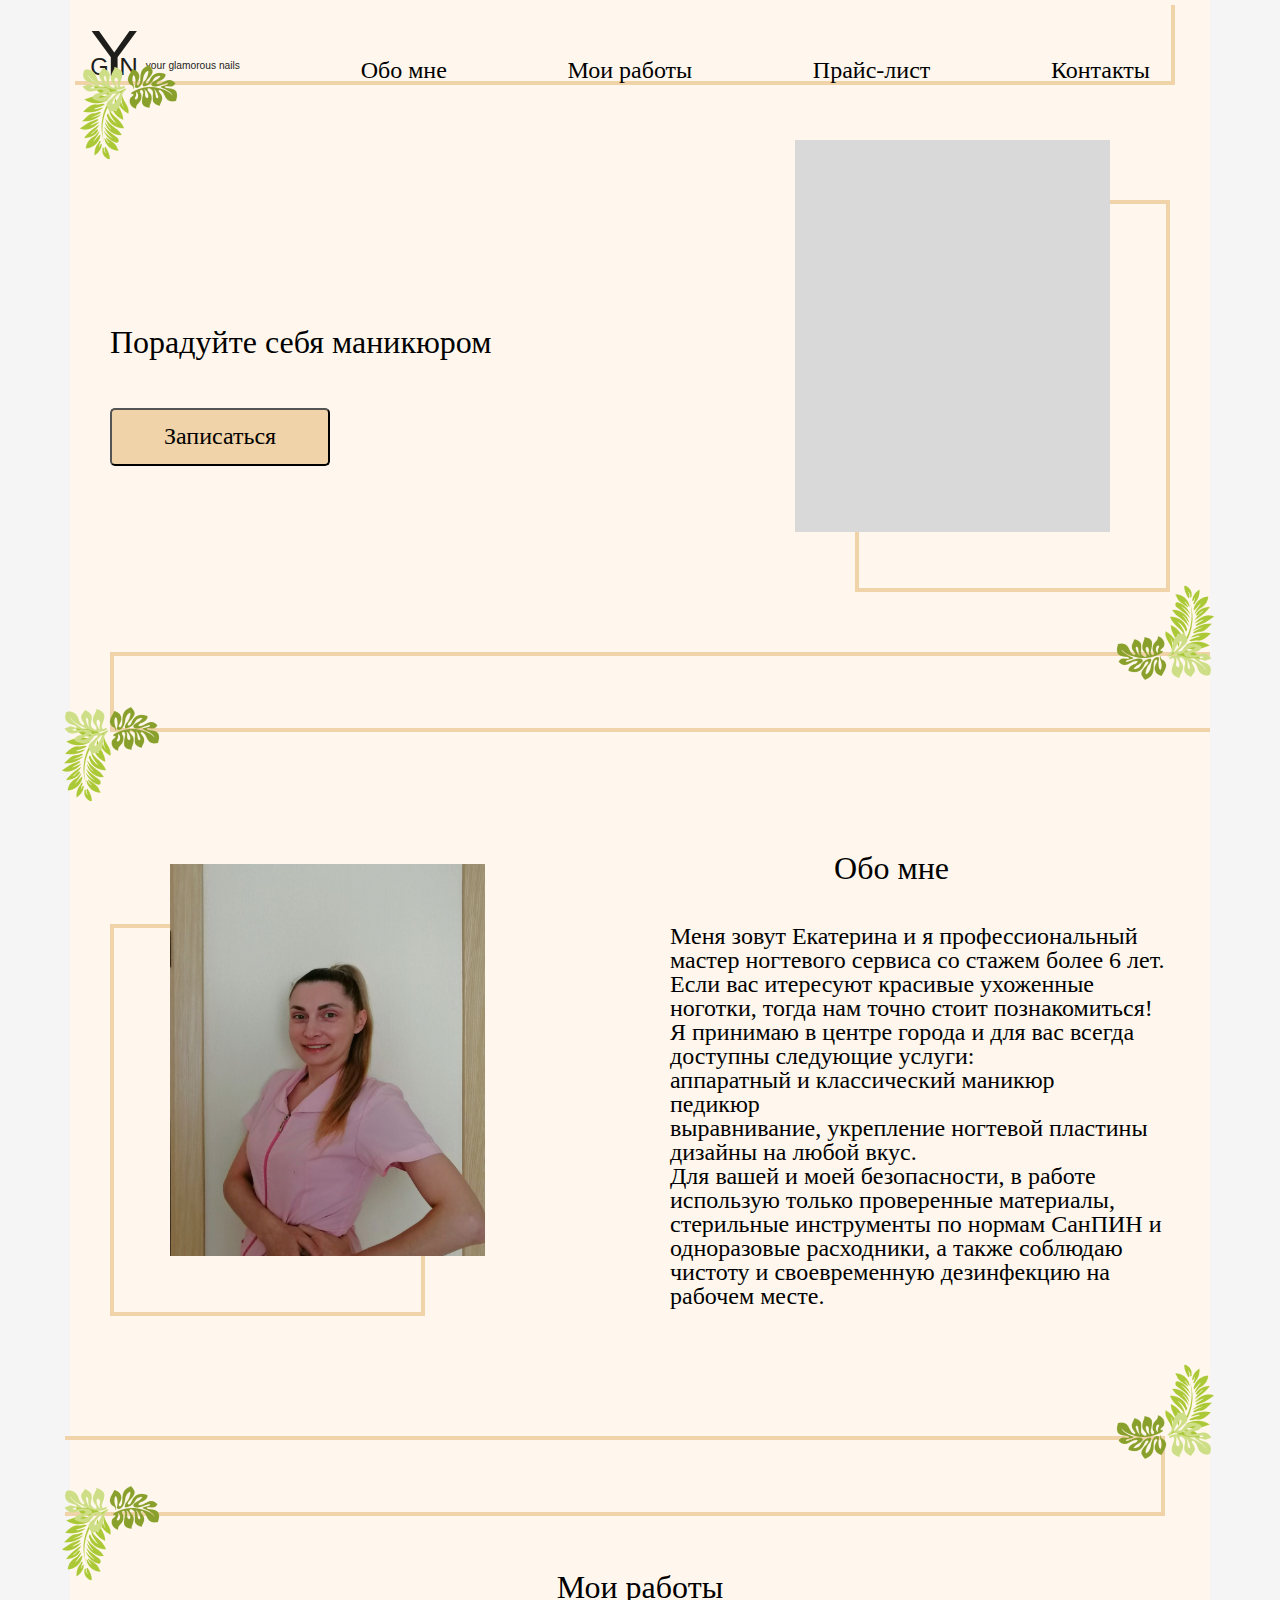
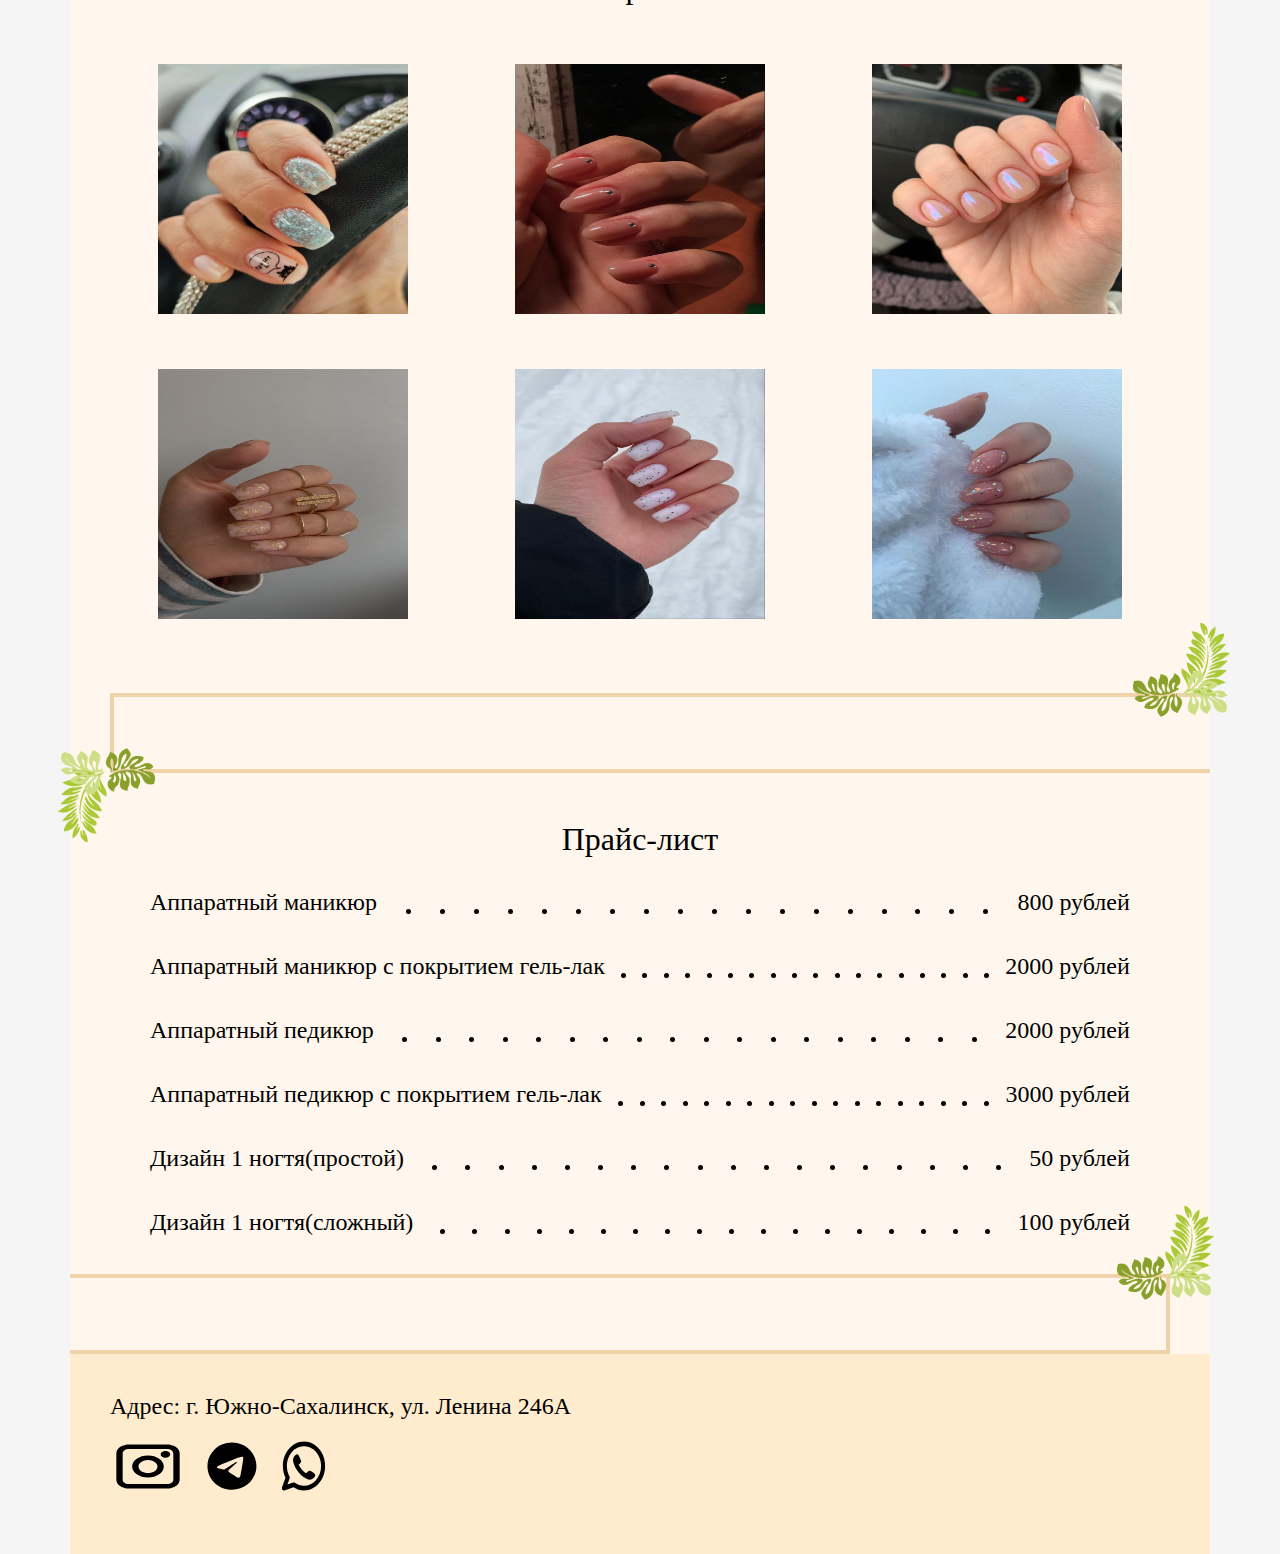
==== index.html @ 347eefbe "modal window was styled" ====
<!DOCTYPE html>
<html lang="ru">

<head>
    <meta charset="UTF-8">
    <meta http-equiv="X-UA-Compatible" content="IE=edge">
    <meta name="viewport" content="width=device-width, initial-scale=1.0">
    <link rel="stylesheet" href="/style/normalize.css">
    <link rel="stylesheet" href="/style/reset.css">
    <link rel="stylesheet" href="/style/style.css">
    <link rel="preconnect" href="https://fonts.googleapis.com">
    <link rel="preconnect" href="https://fonts.gstatic.com" crossorigin>
    <link href="https://fonts.googleapis.com/css2?family=Comforter&family=Pacifico&display=swap" rel="stylesheet">
    <script defer src="/js/script.js"></script>
    <title>маникюр и педикюр</title>
    <meta name="description" content="лучший маникюр и педикюр в Южно-Сахалинске" />
</head>

<body>
    <div class="site-container">
        <header class="header">
            <ul class="navigation-list">
                <li class="navigation-item">
                    <div class="logo">

                    </div>
                </li>
                <li class="navigation-item">
                    <a href="#about" class="navigation-link">Обо мне</a>
                </li>
                <li class="navigation-item">
                    <a href="#examples" class="navigation-link">Мои работы</a>
                </li>
                <li class="navigation-item">
                    <a href="#price" class="navigation-link">Прайс-лист</a>
                </li>
                <li class="navigation-item">
                    <a href="#contact" class="navigation-link">Контакты</a>
                </li>
            </ul>
            <div class="horizontal_header"></div>
            <img src="img/branch.png" alt="" class="branch">
        </header>
        <section class="main">
            <div class="mainbox_rectangle">
                <div class="mainbox">
                    <p class="title">Порадуйте себя маникюром</p>
                    <form enctype="multipart/form-data" method="post" id="form" onsubmit="submitForm(event)"
                        action="/send.php">
                        <button id="openModal" class="button">Записаться</button>
                    </form>
                </div>
                <div class="rectangle_grey"></div>
                <div class="rectangle_clear"></div>
            </div>
            <div class="mainbox_branch">
                <img src="img/branch.png" alt="" class="branch_main_up">
                <div class="horizontal_main"></div>
                <img src="img/branch.png" alt="" class="branch_main_down">
            </div>
        </section>
        <section id="about" class="about">
            <p class="aboutme_title">Обо мне</p>
            <div class="aboutbox">
                <div class="about_rectangle">
                    <div class="rectangle_grey_about">
                        <img class="photo_about" src="/img/photo_about.jpg" alt="фото мастера маникюра">
                    </div>
                    <div class="rectangle_clear"></div>
                </div>

                <div class="about_text">
                    <p class="aboutme_text"> Меня зовут Екатерина и я профессиональный мастер ногтевого сервиса со
                        стажем более 6 лет. Если вас итересуют красивые ухоженные ноготки, тогда нам точно стоит
                        познакомиться!
                        Я принимаю в центре города и для вас всегда доступны следующие услуги: </br>
                        аппаратный и классический маникюр </br>
                        педикюр </br>
                        выравнивание, укрепление ногтевой пластины </br>
                        дизайны на любой вкус. </br>
                        Для вашей и моей безопасности, в работе использую только проверенные материалы, стерильные
                        инструменты по нормам СанПИН и одноразовые расходники, а также соблюдаю чистоту и своевременную
                        дезинфекцию на рабочем месте.</p>
                </div>
            </div>
            <div class="horizontal_branch_about">
                <img src="img/branch.png" alt="" class="branch_about_up">
                <div class="horizontal_about"></div>
                <img src="img/branch.png" alt="" class="branch_about_down">
            </div>
        </section>
        <section id="examples" class="examples">
            <p class="examples_title">Мои работы</p>
            <ul class="gallery">
                <li class="gallery_item">
                    <img class="gallerybox" src="/img/image (1).jpg" alt="">
                </li>
                <li class="gallery_item">
                    <img class="gallerybox" src="/img/image (2).jpg" alt="">
                </li>
                <li class="gallery_item">
                    <img class="gallerybox" src="/img/image (3).jpg" alt="">
                </li>
                <li class="gallery_item">
                    <img class="gallerybox" src="/img/image (4).jpg" alt="">
                </li>
                <li class="gallery_item">
                    <img class="gallerybox" src="/img/image (5).jpg" alt="">
                </li>
                <li class="gallery_item">
                    <img class="gallerybox" src="/img/image (6).jpg" alt="">
                </li>
            </ul>
            <div class="horizontal_branch_examples">
                <img src="img/branch.png" alt="" class="branch_examples_up">
                <div class="horizontal_examples"></div>
                <img src="img/branch.png" alt="" class="branch_examples_down">
            </div>
        </section>
        <section id="price" class="pricelist">
            <p class="pricelist_title">Прайс-лист</p>
            <ul class="pricelist_list">
                <div class="circlebox">
                    <li class="pricelist_item">Аппаратный маникюр</li>
                    <div class="circle"></div>
                    <div class="circle"></div>
                    <div class="circle"></div>
                    <div class="circle"></div>
                    <div class="circle"></div>
                    <div class="circle"></div>
                    <div class="circle"></div>
                    <div class="circle"></div>
                    <div class="circle"></div>
                    <div class="circle"></div>
                    <div class="circle"></div>
                    <div class="circle"></div>
                    <div class="circle"></div>
                    <div class="circle"></div>
                    <div class="circle"></div>
                    <div class="circle"></div>
                    <div class="circle"></div>
                    <div class="circle"></div>
                    <div class="price">800 рублей</div>
                </div>
                <div class="circlebox">
                    <li class="pricelist_item">Аппаратный маникюр с покрытием гель-лак</li>
                    <div class="circle"></div>
                    <div class="circle"></div>
                    <div class="circle"></div>
                    <div class="circle"></div>
                    <div class="circle"></div>
                    <div class="circle"></div>
                    <div class="circle"></div>
                    <div class="circle"></div>
                    <div class="circle"></div>
                    <div class="circle"></div>
                    <div class="circle"></div>
                    <div class="circle"></div>
                    <div class="circle"></div>
                    <div class="circle"></div>
                    <div class="circle"></div>
                    <div class="circle"></div>
                    <div class="circle"></div>
                    <div class="circle"></div>
                    <div class="price">2000 рублей</div>
                </div>
                <div class="circlebox">
                    <li class="pricelist_item">Аппаратный педикюр</li>
                    <div class="circle"></div>
                    <div class="circle"></div>
                    <div class="circle"></div>
                    <div class="circle"></div>
                    <div class="circle"></div>
                    <div class="circle"></div>
                    <div class="circle"></div>
                    <div class="circle"></div>
                    <div class="circle"></div>
                    <div class="circle"></div>
                    <div class="circle"></div>
                    <div class="circle"></div>
                    <div class="circle"></div>
                    <div class="circle"></div>
                    <div class="circle"></div>
                    <div class="circle"></div>
                    <div class="circle"></div>
                    <div class="circle"></div>
                    <div class="price">2000 рублей</div>
                </div>
                <div class="circlebox">
                    <li class="pricelist_item">Аппаратный педикюр с покрытием гель-лак</li>
                    <div class="circle"></div>
                    <div class="circle"></div>
                    <div class="circle"></div>
                    <div class="circle"></div>
                    <div class="circle"></div>
                    <div class="circle"></div>
                    <div class="circle"></div>
                    <div class="circle"></div>
                    <div class="circle"></div>
                    <div class="circle"></div>
                    <div class="circle"></div>
                    <div class="circle"></div>
                    <div class="circle"></div>
                    <div class="circle"></div>
                    <div class="circle"></div>
                    <div class="circle"></div>
                    <div class="circle"></div>
                    <div class="circle"></div>
                    <div class="price">3000 рублей</div>
                </div>
                <div class="circlebox">
                    <li class="pricelist_item">Дизайн 1 ногтя(простой)</li>
                    <div class="circle"></div>
                    <div class="circle"></div>
                    <div class="circle"></div>
                    <div class="circle"></div>
                    <div class="circle"></div>
                    <div class="circle"></div>
                    <div class="circle"></div>
                    <div class="circle"></div>
                    <div class="circle"></div>
                    <div class="circle"></div>
                    <div class="circle"></div>
                    <div class="circle"></div>
                    <div class="circle"></div>
                    <div class="circle"></div>
                    <div class="circle"></div>
                    <div class="circle"></div>
                    <div class="circle"></div>
                    <div class="circle"></div>
                    <div class="price">50 рублей</div>
                </div>
                <div class="circlebox">
                    <li class="pricelist_item">Дизайн 1 ногтя(сложный)</li>
                    <div class="circle"></div>
                    <div class="circle"></div>
                    <div class="circle"></div>
                    <div class="circle"></div>
                    <div class="circle"></div>
                    <div class="circle"></div>
                    <div class="circle"></div>
                    <div class="circle"></div>
                    <div class="circle"></div>
                    <div class="circle"></div>
                    <div class="circle"></div>
                    <div class="circle"></div>
                    <div class="circle"></div>
                    <div class="circle"></div>
                    <div class="circle"></div>
                    <div class="circle"></div>
                    <div class="circle"></div>
                    <div class="circle"></div>
                    <div class="price">100 рублей</div>
                </div>
            </ul>
            <div class="horizontal_branch_price">
                <img src="img/branch.png" alt="" class="branch_price_up">
                <div class="horizontal_price"></div>
            </div>
        </section>
        <footer id="contact" class="footer">
            <p class="address">Адрес: г. Южно-Сахалинск, ул. Ленина 246А</p>
            <ul class="socialmedia">
                <li class="social_item">
                    <a href="#" class="instagram">
                        <svg width="76" height="57" viewBox="0 0 82 57" fill="none" xmlns="http://www.w3.org/2000/svg">
                            <path fill-rule="evenodd" clip-rule="evenodd"
                                d="M6.83334 14.25C6.83334 9.00329 12.9521 4.75 20.5 4.75H61.5C69.0478 4.75 75.1667 9.00329 75.1667 14.25V42.75C75.1667 47.9966 69.0478 52.25 61.5 52.25H20.5C12.9521 52.25 6.83334 47.9966 6.83334 42.75V14.25ZM20.5 9.5C16.7261 9.5 13.6667 11.6266 13.6667 14.25V42.75C13.6667 45.3734 16.7261 47.5 20.5 47.5H61.5C65.274 47.5 68.3333 45.3734 68.3333 42.75V14.25C68.3333 11.6266 65.274 9.5 61.5 9.5H20.5ZM41 21.375C35.3389 21.375 30.75 24.5649 30.75 28.5C30.75 32.4351 35.3389 35.625 41 35.625C46.6611 35.625 51.25 32.4351 51.25 28.5C51.25 24.5649 46.6611 21.375 41 21.375ZM23.9167 28.5C23.9167 21.9416 31.5651 16.625 41 16.625C50.4348 16.625 58.0833 21.9416 58.0833 28.5C58.0833 35.0583 50.4348 40.375 41 40.375C31.5651 40.375 23.9167 35.0583 23.9167 28.5ZM59.7917 19C62.622 19 64.9167 17.405 64.9167 15.4375C64.9167 13.47 62.622 11.875 59.7917 11.875C56.9613 11.875 54.6667 13.47 54.6667 15.4375C54.6667 17.405 56.9613 19 59.7917 19Z"
                                fill="black" />
                        </svg>


                    </a>
                </li>
                <li class="social_item">
                    <a href="#" class="telegram">
                        <svg width="52" height="56" viewBox="0 0 54 52" fill="none" xmlns="http://www.w3.org/2000/svg">
                            <path
                                d="M37.3309 16.3149C37.341 16.3149 37.3545 16.3149 37.368 16.3149C37.7207 16.3149 38.0481 16.4205 38.3164 16.6025L38.3113 16.5993C38.5071 16.7634 38.6387 16.9942 38.6708 17.2542V17.259C38.7045 17.4573 38.7231 17.6848 38.7231 17.9172C38.7231 18.0228 38.7197 18.1268 38.7113 18.2308V18.2162C38.3316 22.0658 36.6846 31.4014 35.8476 35.7109C35.4932 37.5358 34.7963 38.1468 34.1213 38.2053C32.6548 38.3369 31.5411 37.2725 30.1202 36.3755C27.8961 34.9699 26.6389 34.0957 24.4806 32.7258C21.9848 31.1447 23.6031 30.272 25.0239 28.8518C25.3969 28.478 31.8617 22.8149 31.9883 22.3014C31.995 22.2705 31.9984 22.2364 31.9984 22.2007C31.9984 22.0739 31.9494 21.9585 31.8701 21.8708C31.7824 21.8155 31.6727 21.7847 31.5579 21.7847C31.482 21.7847 31.4094 21.7993 31.3419 21.8237L31.3453 21.822C31.1226 21.8708 27.5698 24.1317 20.6871 28.6048C19.9361 29.1752 18.9878 29.5359 17.955 29.5782H17.9449C16.4818 29.4075 15.1538 29.0939 13.8932 28.647L14.0181 28.686C12.4352 28.1888 11.178 27.9272 11.286 27.0854C11.3434 26.6477 11.97 26.1998 13.1659 25.7415C20.5324 22.6508 25.4447 20.6136 27.9028 19.6299C30.6146 18.2438 33.7584 17.103 37.0643 16.3637L37.3292 16.3133L37.3309 16.3149ZM26.8819 1.66553C12.8723 1.69803 1.52719 12.6424 1.52719 26.138C1.52719 39.6532 12.9043 50.6105 26.9409 50.6105C40.9776 50.6105 52.3547 39.6548 52.3547 26.138C52.3547 12.6424 41.0096 1.69803 27.0034 1.66553H27C26.9606 1.66553 26.9213 1.66553 26.8819 1.66553Z"
                                fill="black" />
                        </svg>


                    </a>
                </li>
                <li class="social_item">
                    <a href="#" class="whatsapp">
                        <svg width="52" height="56" viewBox="0 0 50 58" fill="none" xmlns="http://www.w3.org/2000/svg">
                            <path fill-rule="evenodd" clip-rule="evenodd"
                                d="M7.29171 29C7.29171 17.6552 15.22 8.45833 25 8.45833C34.78 8.45833 42.7083 17.6552 42.7083 29C42.7083 40.3448 34.78 49.5417 25 49.5417C21.5162 49.5417 18.2735 48.3773 15.5375 46.3664C15.0283 45.9923 14.4043 45.8923 13.8267 46.0921L7.82852 48.1688L10.0869 42.0386C10.3539 41.3141 10.2996 40.4842 9.94139 39.8148C8.26187 36.6753 7.29171 32.9728 7.29171 29ZM25 3.625C12.9188 3.625 3.12504 14.9858 3.12504 29C3.12504 33.4421 4.11075 37.6234 5.84302 41.259L2.25098 51.0086C1.93343 51.8706 2.07419 52.8677 2.61212 53.5671C3.15006 54.2667 3.98816 54.5422 4.76248 54.274L14.1363 51.0291C17.3384 53.1582 21.0494 54.375 25 54.375C37.0812 54.375 46.875 43.0143 46.875 29C46.875 14.9858 37.0812 3.625 25 3.625ZM29.776 34.2741L27.0381 36.5112C25.7558 35.664 24.3381 34.4812 22.916 32.8316C21.4377 31.1168 20.3417 29.3463 19.5336 27.7223L21.2735 26.0091C22.0202 25.274 22.2246 24.0345 21.7646 23.0315L19.5476 18.1982C19.249 17.5473 18.7107 17.0902 18.0857 16.9566C17.4607 16.8231 16.8173 17.0278 16.3385 17.5126L15.6812 18.178C14.1005 19.7783 13.1656 22.4081 13.9404 25.0707C14.7437 27.8311 16.458 32.1755 19.9698 36.2493C23.7481 40.6321 27.586 42.3581 29.8304 43.0285C31.6387 43.5684 33.35 42.8446 34.5558 41.7049L35.7881 40.5401C36.3152 40.042 36.5996 39.2766 36.55 38.49C36.5002 37.7034 36.1227 36.9943 35.5385 36.5905L32.0421 34.1738C31.3358 33.6859 30.4483 33.7251 29.776 34.2741Z"
                                fill="black" />
                        </svg>
                    </a>
                </li>
            </ul>
        </footer>
    </div>

    <div class="modal-container ">
        <div id="myModal" class="modal">
            <section class="modal-content">
                <span class="close">&times;</span>
                <h2 class="appointment-title">Записаться</h2>
                <p class="appointment-info">Укажите желаемую дату и время, и мы свяжемся с вами для подтверждения брони.
                </p>
                <form class="appointment-form" action="send.php" method="post">
                    <p class="field-group appointment-form-date">

                        <label class="form-label" for="appointment-date">
                            Дата</label>


                        <input class="field" type="text" id="appointment-date" name="appointment-date"
                            placeholder="01.01.2023">
                    </p>
                    <p class="field-group appointment-form-time">

                        <label class="form-label" for="appointment-time">
                            Время</label>


                        <input class="field" type="text" id="appointment-time" name="appointment-time"
                            placeholder="10:00">
                    </p>
                    <p class="field-group appointment-form-phone">
                        <label class="form-label" for="appointment-phone">
                            Телефон
                        </label>
                        <input class="field" type="text" id="appointment-phone" name="appointment-phone"
                            placeholder="+7 800 000-00-00">
                    </p>
                    <p class="field-group appointment-form-name">
                        <label class="form-label" for="appointment-name">
                            Ваше имя
                        </label>
                        <input class="field" type="text" id="appointment-name" name="appointment-name">
                    </p>
                    <button class="button appointment-submit" type="submit">Записаться</button>
                </form>
            </section>
        </div>
    </div>

    <script>
        async function submitForm(event) {
            event.preventDefault(); // отключаем перезагрузку/перенаправление страницы
            try {
                // Формируем запрос
                const response = await fetch(event.target.action, {
                    method: 'POST',
                    body: new FormData(event.target)
                });
                // проверяем, что ответ есть
                if (!response.ok) throw (`Ошибка при обращении к серверу: ${response.status}`);
                // проверяем, что ответ действительно JSON
                const contentType = response.headers.get('content-type');
                if (!contentType || !contentType.includes('application/json')) {
                    throw ('Ошибка обработки. Ответ не JSON');
                }
                // обрабатываем запрос
                const json = await response.json();
                if (json.result === "success") {
                    // в случае успеха
                    alert(json.info);
                } else {
                    // в случае ошибки
                    console.log(json);
                    throw (json.info);
                }
            } catch (error) { // обработка ошибки
                alert(error);
            }
        }
    </script>
</body>

</html>
---- style/style.css ----
* {
    box-sizing: border-box;
}
@font-face {
    font-family: "Pacifico";
    src: url("/fonts/Pacifico-Regular.ttf") format(ttf);
    font-weight: 400;
    font-style: normal;
    font-display: swap;
  }
@font-face {
    font-family: "Roboto";
    src: url("/fonts/Roboto-Regular.ttf") format(ttf);
    font-weight: 400;
    font-style: normal;
    font-display: swap;
  }
@font-face {
    font-family: "Comforter";
    src: url("/fonts/Comforter-Regular.ttf") format(ttf);
    font-weight: 400;
    font-style: normal;
    font-display: swap;
  }
html {
    height: 100%;
}
body {
    min-height: 100%;
    font-family: "Roboto";
    font-weight: 400;
    font-style: normal;
    font-size: 24px;
    background-color: #f5f5f5;
}
.site-container {
    margin: 0 auto;
    padding: 0;
    flex-grow: 1;
    width: 1140px;
    background-color:#FFF7ED;
}
/* header*/
.header {
    width: 1100px;  
    height: 170px;
    position: relative; 
    padding-bottom: 200px; 
    z-index: 1;
}
.navigation-list {
    display: flex;
    justify-content: space-between;
    align-items: center;
    padding: 0;
}
.navigation-item {
    padding: 20px;
    list-style: none;
}
.navigation-link {
    text-decoration: none;
    color: #000000;
    cursor: pointer;
}
.navigation-link:hover,
.navigation-link:active {
    color: rgb(114, 172, 28);
}
.navigation-link:focus { 
    color: #c98f39;
}
.a[href^="tel:"] {
    font-size: 16px;
    line-height: 32px;
    text-decoration: none;
    color: #000000;
}
.a[href^="tel:"]:before {
    content: "\260e";
    margin-right: 0.5em;
}
.logo {
    /* font-family: "Comforter"; 
    font-weight: 500;
    font-size: 32px; */
    width: 150px;
    height: 100px; 
    padding-left: 20px;
    background-image: url("/img/gyn3.svg");
    background-repeat: no-repeat;
}
.horizontal_header {
    position: absolute;
    top: 5px;
    left: 5px;
    width: 1100px;
    height: 80px;
    border: solid 4px #F0D3A8;
    border-top: none;
    border-left: none;
    z-index: -1; 
}
.branch {
    position: absolute;
    top: 42px;
    left: -10px;
    z-index: 1;
}
/*main*/
.main {
    padding: 0 40px 80px 40px;
}
.mainbox_rectangle {
    position: relative;
    display: flex;
   justify-content: space-between;
   padding-bottom: 60px;
}
.mainbox {
    display: flex;
    flex-direction: column;
    justify-content: center;
}
.title {
    font-family: "Roboto";
    font-weight: 400;
    font-style: normal;
    font-size: 32px;
    color: #000000;
    margin-bottom: 50px;
}
.button {
    width: 220px;
    height: 58px;
    border-radius: 5px;
    background-color: #F0D3A8;
    cursor: pointer;
}
.rectangle_grey {
    position: absolute;
    top: -60px;
    right: 60px;
    width: 315px;
    height: 392px;
    background-color: #D9D9D9;
    z-index: 1;
}
.rectangle_clear {
    width: 315px;
    height: 392px;
    border: solid 4px #F0D3A8;
}
.mainbox_branch {
    position: relative;
}
.horizontal_main {
    width: 1100px;
    height: 80px;
    border: solid 4px #F0D3A8;
    border-right: none;
}
.branch_main_up {
    position: absolute;
    top: -73px;
    right: -64px; 
    transform: rotate(180deg);
    z-index: 1;
}
.branch_main_down {
    position: absolute;
    top: 32px;
    left: -68px;
    z-index: 1;
}
/* about*/
.about {
    padding: 40px 40px 100px 40px;
}
.aboutbox {
    display: flex;
    justify-content: space-between;
    padding-bottom: 115px;
}
.about_rectangle {
    position: relative;
}
.rectangle_grey_about {
    position: absolute;
    top: -60px;
    left: 60px;
    width: 315px;
    height: 392px;
    background-color: #D9D9D9;
    z-index: 1;
}
.photo_about {
    position: absolute;
    top: 0;
    left: 0;
    width: 315px;
    height: 392px;
    z-index: 1;
}
.about_text {
    display: flex;
    flex-direction: column;
    align-items: center;
}
.aboutme_title {
    display: flex;
    justify-content: flex-end;
    padding-right: 221px;
    font-size: 32px;
    padding-bottom: 40px;
}
.aboutme_text {
    width: 500px;
    height: 200px;
}
.horizontal_branch_about {
    position: relative;
}
.branch_about_up {
    position: absolute;
    top: -73px;
    right: -64px; 
    transform: rotate(180deg);
    z-index: 1;
}
.horizontal_about {
    position: absolute;
    top: 5px;
    right: 5px;
    width: 1100px;
    height: 80px;
    border: solid 4px #F0D3A8;
    border-left: none;
}
.branch_about_down {
    position: absolute;
    top: 32px;
    left: -68px;
    z-index: 1;
}
/*examples*/
.examples {
    padding-bottom: 50px;
}
.examples_title {
    display: flex;
    justify-content: center;
    font-size: 32px;
    padding: 40px;
}
.gallery {
    min-height: 650px;
    max-width: 1140px;
    display: grid;
    grid-template-columns: repeat(3, 2fr);
    grid-column-gap: 10px;
    grid-row-gap: 10px;
    padding: 0 40px 50px 40px;
    justify-items: center;
    align-items: center;
}
.gallerybox {
    width: 250px;
    height: 250px;
}
.horizontal_branch_examples {
    position: relative;
}
.branch_examples_up {
    position: absolute;
    top: -77px;
    right: -40px; 
    transform: rotate(180deg);
    z-index: 1;
}
.horizontal_examples {
    width: 1100px;
    height: 80px;
    border: solid 4px #F0D3A8;
    border-right: none;
    margin-left: 40px;
}
.branch_examples_down {
    position: absolute;
    top: 32px;
    left: -32px;
    z-index: 1;
}
/*pricelist*/
.pricelist_title {
    display: flex;
    justify-content: center;
    font-size: 32px;
    padding-bottom: 35px;
}
.pricelist_list {
    padding: 0 80px 0 80px;
}
.circle {
    width: 5px;
    height: 5px;
    background: #000000;
    border-radius: 50%;
}
.circlebox {
    display: flex;
    justify-content: space-between;
    align-items: flex-end;
    padding-bottom: 40px;
}
.horizontal_branch_price {
    position: relative;
}
.branch_price_up {
    position: absolute;
    top: -75px;
    right: -24px; 
    transform: rotate(180deg);
    z-index: 1;
}
.horizontal_price {
    width: 1100px;
    height: 80px;
    border: solid 4px #F0D3A8;
    border-left: none;
}
.footer {
    height: 200px;
    background: #FFECCF;
    padding: 40px;
}
.address {
    padding-bottom: 20px;
}
.socialmedia {
    display: flex;
}
.instagram {
    padding-right: 20px;
}
.telegram {
    padding-right: 20px;
}
/*модальное окно*/ 
.modal {
    display: none;
    position: fixed;
    z-index: 1;
    left: 0;
    top: 0;
    width: 100%;
    height: 100%;
    overflow: auto;
    background-color: rgba(0, 0, 0, 0.8);
  }
 
.modal-content {
    height: 480px;
    width: 700px;   
    margin: 15% auto;
    padding: 20px;
    border-radius: 30px;
    border: 1px solid #888;
    background-color: #FFF7ED;
  }
  
.close {
    color: #aaa;
    float: right;
    font-size: 28px;
    font-weight: bold;
    cursor: pointer;
}
  
.close:hover,
.close:focus {
    color: black;
    text-decoration: none;
    cursor: pointer;
}

.appointment-title {
    margin-top: 0;
    margin-bottom: 28px;
    font-family: "PT Sans Narrow", sans-serif;
    font-size: 32px;
    line-height: 35px;
    font-weight: 700;
    text-transform: uppercase;
  }
  
.appointment-form {
    display: grid;
    grid-template-columns: 114px 74px 208px;
    grid-gap: 53px 69px;
}
  
.appointment .field-group,
.newsletter .field-group {
    display: flex;
    flex-direction: column;
    margin: 0;
}
  
.appointment-form-name {
    grid-column: 1 / -1;
}
  
.appointment-submit {
    grid-column: 1 / -1;
    justify-self: start;
    margin-top: 9px;
}
  
  /* List */
.appointment-info {
    color: #595959;
    margin-bottom: 20px;
}
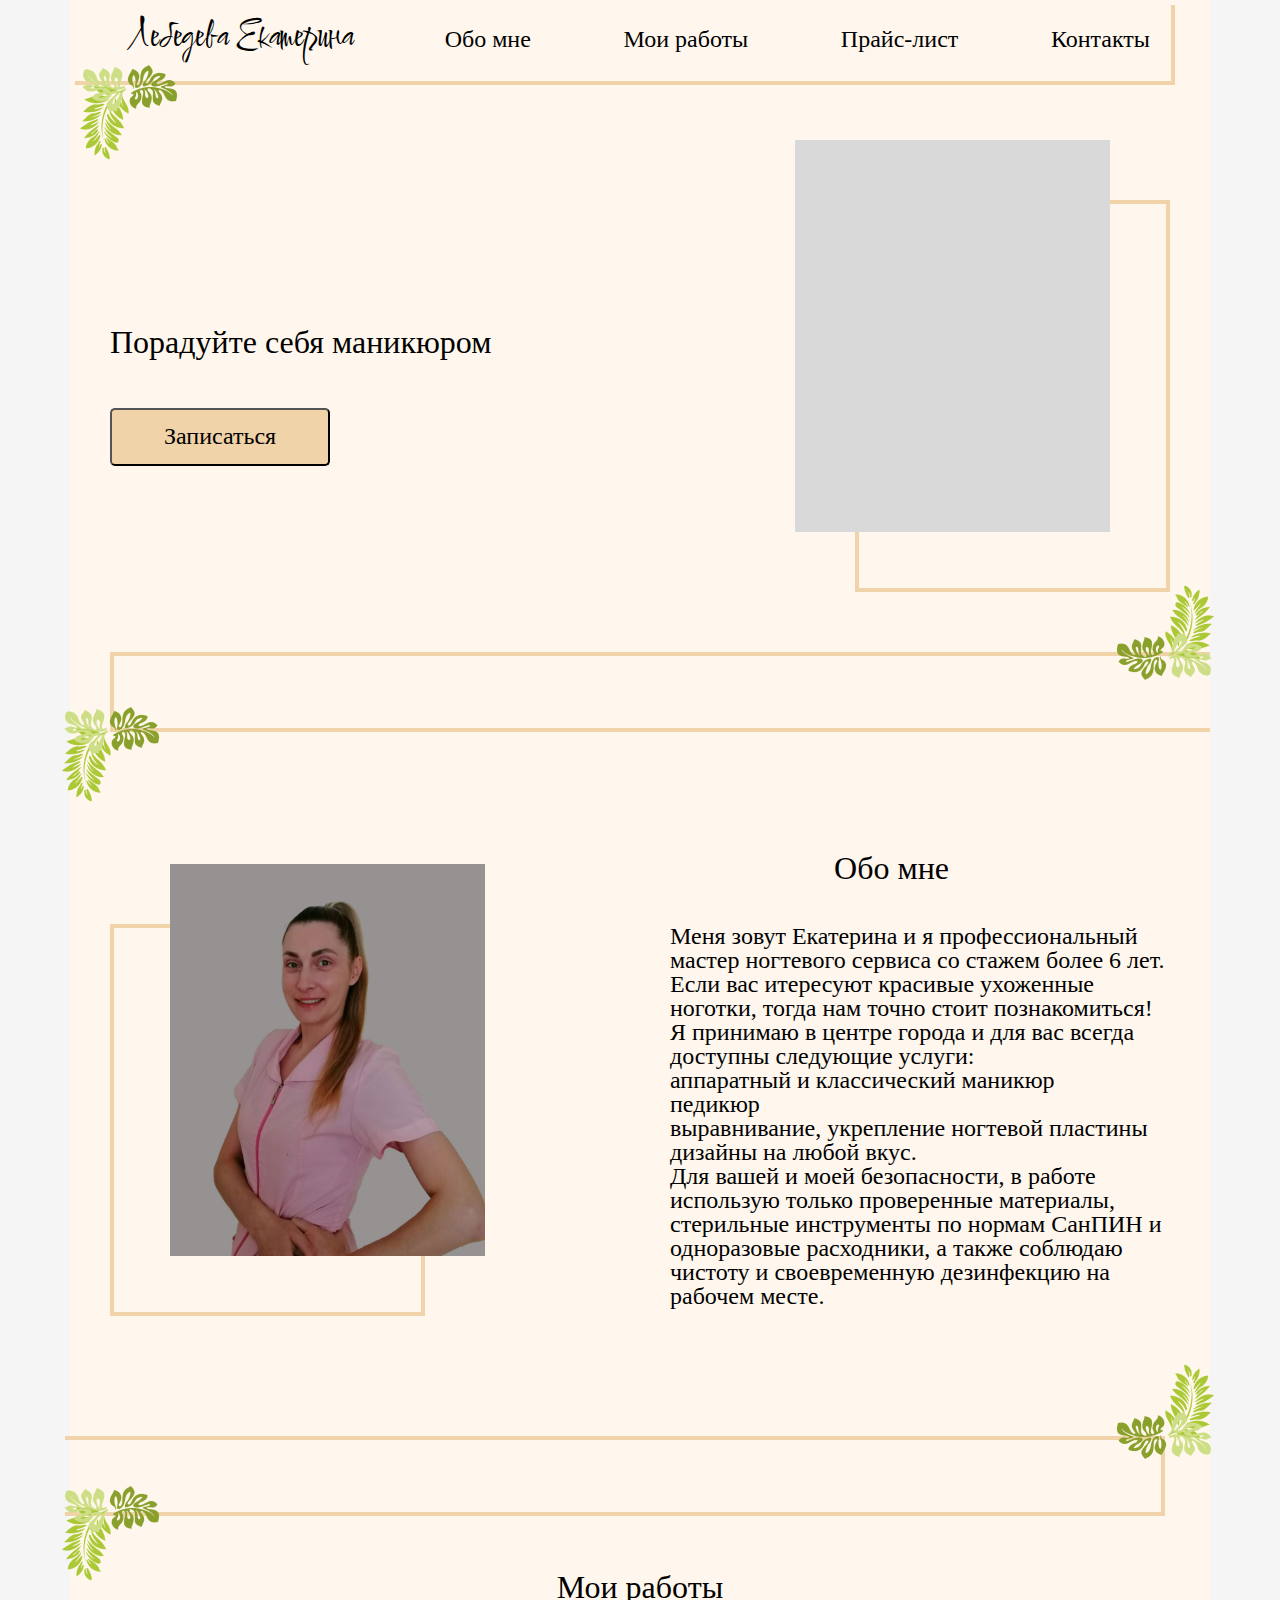
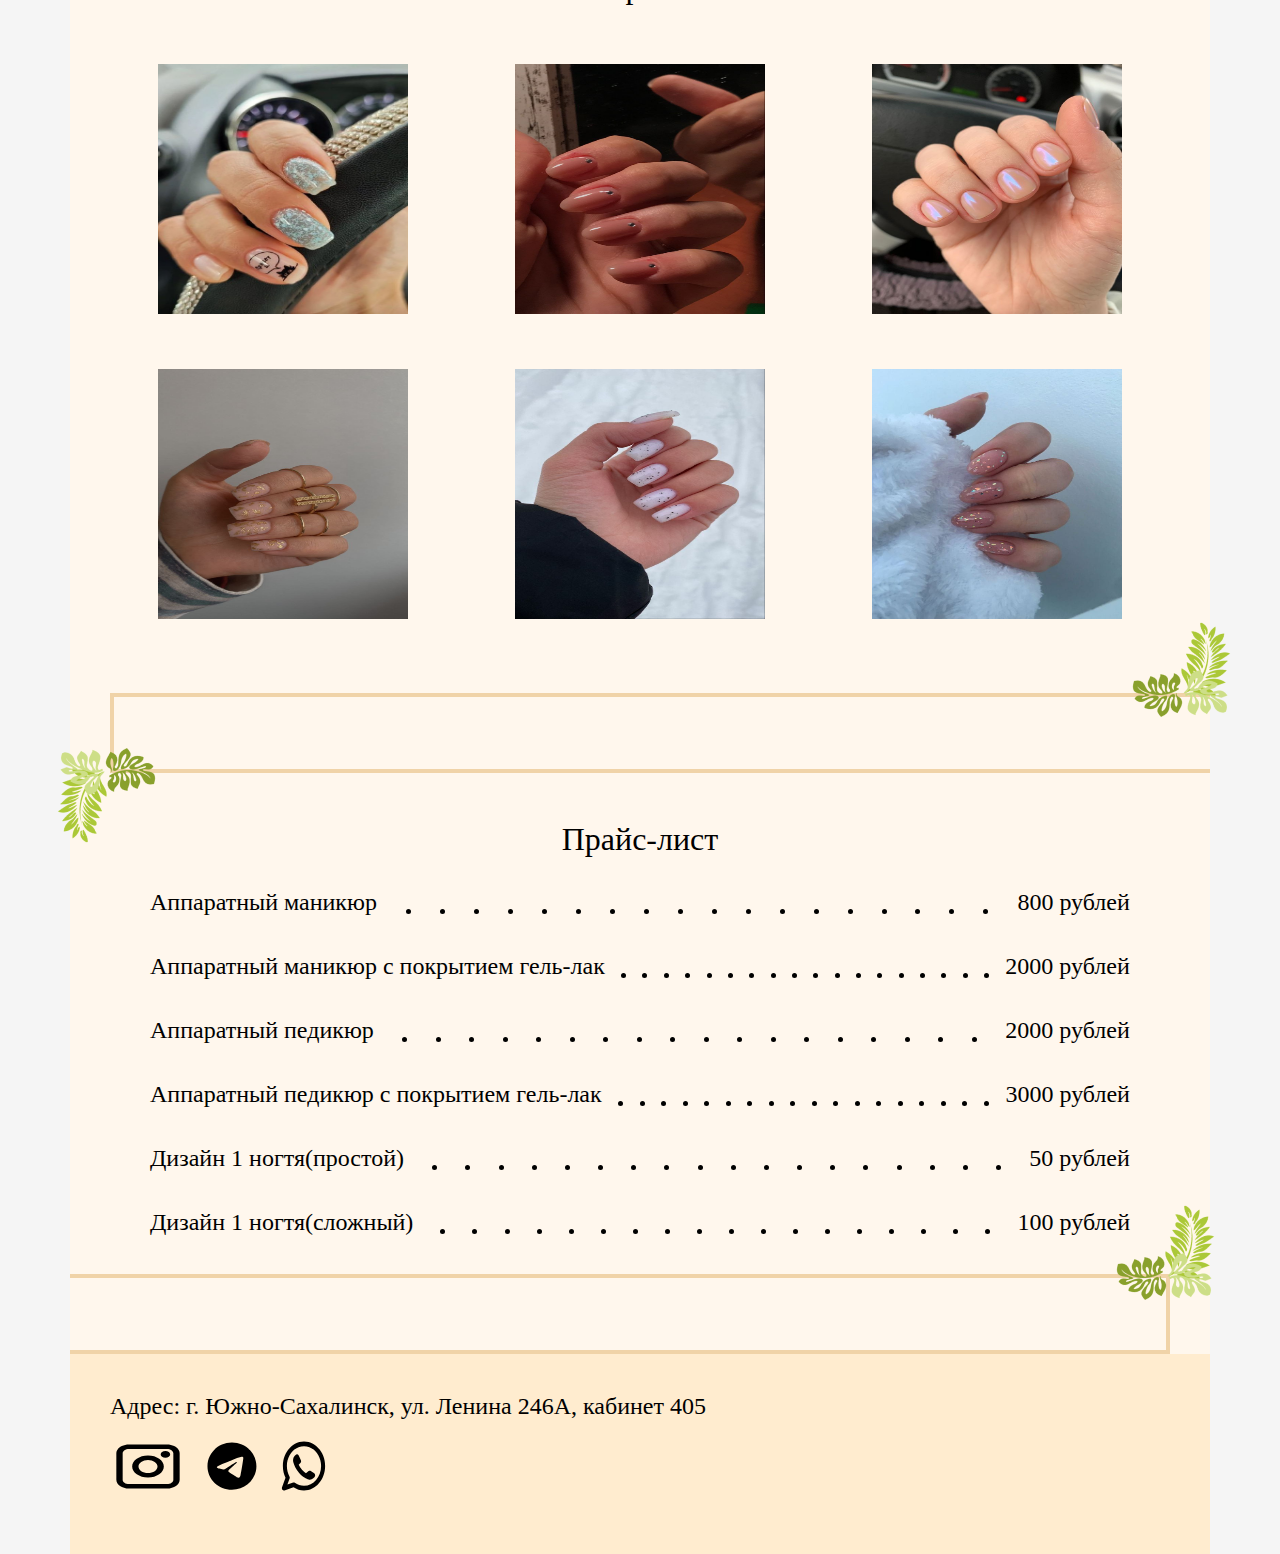
==== commit 55a52320: "changed photo main hero" ====
--- a/index.html
+++ b/index.html
@@ -21,9 +21,7 @@
         <header class="header">
             <ul class="navigation-list">
                 <li class="navigation-item">
-                    <div class="logo">
-
-                    </div>
+                    <div class="logo">Лебедева Екатерина</div>
                 </li>
                 <li class="navigation-item">
                     <a href="#about" class="navigation-link">Обо мне</a>
@@ -64,7 +62,7 @@
             <div class="aboutbox">
                 <div class="about_rectangle">
                     <div class="rectangle_grey_about">
-                        <img class="photo_about" src="/img/photo_about.jpg" alt="фото мастера маникюра">
+                        <img class="photo_about" src="/img/photo_grey.jpg" alt="фото мастера маникюра">
                     </div>
                     <div class="rectangle_clear"></div>
                 </div>
@@ -259,7 +257,7 @@
             </div>
         </section>
         <footer id="contact" class="footer">
-            <p class="address">Адрес: г. Южно-Сахалинск, ул. Ленина 246А</p>
+            <p class="address">Адрес: г. Южно-Сахалинск, ул. Ленина 246А, кабинет 405</p>
             <ul class="socialmedia">
                 <li class="social_item">
                     <a href="#" class="instagram">
@@ -340,38 +338,6 @@
             </section>
         </div>
     </div>
-
-    <script>
-        async function submitForm(event) {
-            event.preventDefault(); // отключаем перезагрузку/перенаправление страницы
-            try {
-                // Формируем запрос
-                const response = await fetch(event.target.action, {
-                    method: 'POST',
-                    body: new FormData(event.target)
-                });
-                // проверяем, что ответ есть
-                if (!response.ok) throw (`Ошибка при обращении к серверу: ${response.status}`);
-                // проверяем, что ответ действительно JSON
-                const contentType = response.headers.get('content-type');
-                if (!contentType || !contentType.includes('application/json')) {
-                    throw ('Ошибка обработки. Ответ не JSON');
-                }
-                // обрабатываем запрос
-                const json = await response.json();
-                if (json.result === "success") {
-                    // в случае успеха
-                    alert(json.info);
-                } else {
-                    // в случае ошибки
-                    console.log(json);
-                    throw (json.info);
-                }
-            } catch (error) { // обработка ошибки
-                alert(error);
-            }
-        }
-    </script>
 </body>
 
 </html>--- a/style/style.css
+++ b/style/style.css
@@ -82,14 +82,15 @@
     margin-right: 0.5em;
 }
 .logo {
-    /* font-family: "Comforter"; 
+    font-family: "Comforter"; 
     font-weight: 500;
-    font-size: 32px; */
-    width: 150px;
-    height: 100px; 
-    padding-left: 20px;
-    background-image: url("/img/gyn3.svg");
+    font-size: 38px; 
+    padding-left: 40px;
+    /* width: 150px;
+    height: 100px;     
+    background-image: url("/img/logo1.png");
     background-repeat: no-repeat;
+    background-size: contain; */
 }
 .horizontal_header {
     position: absolute;
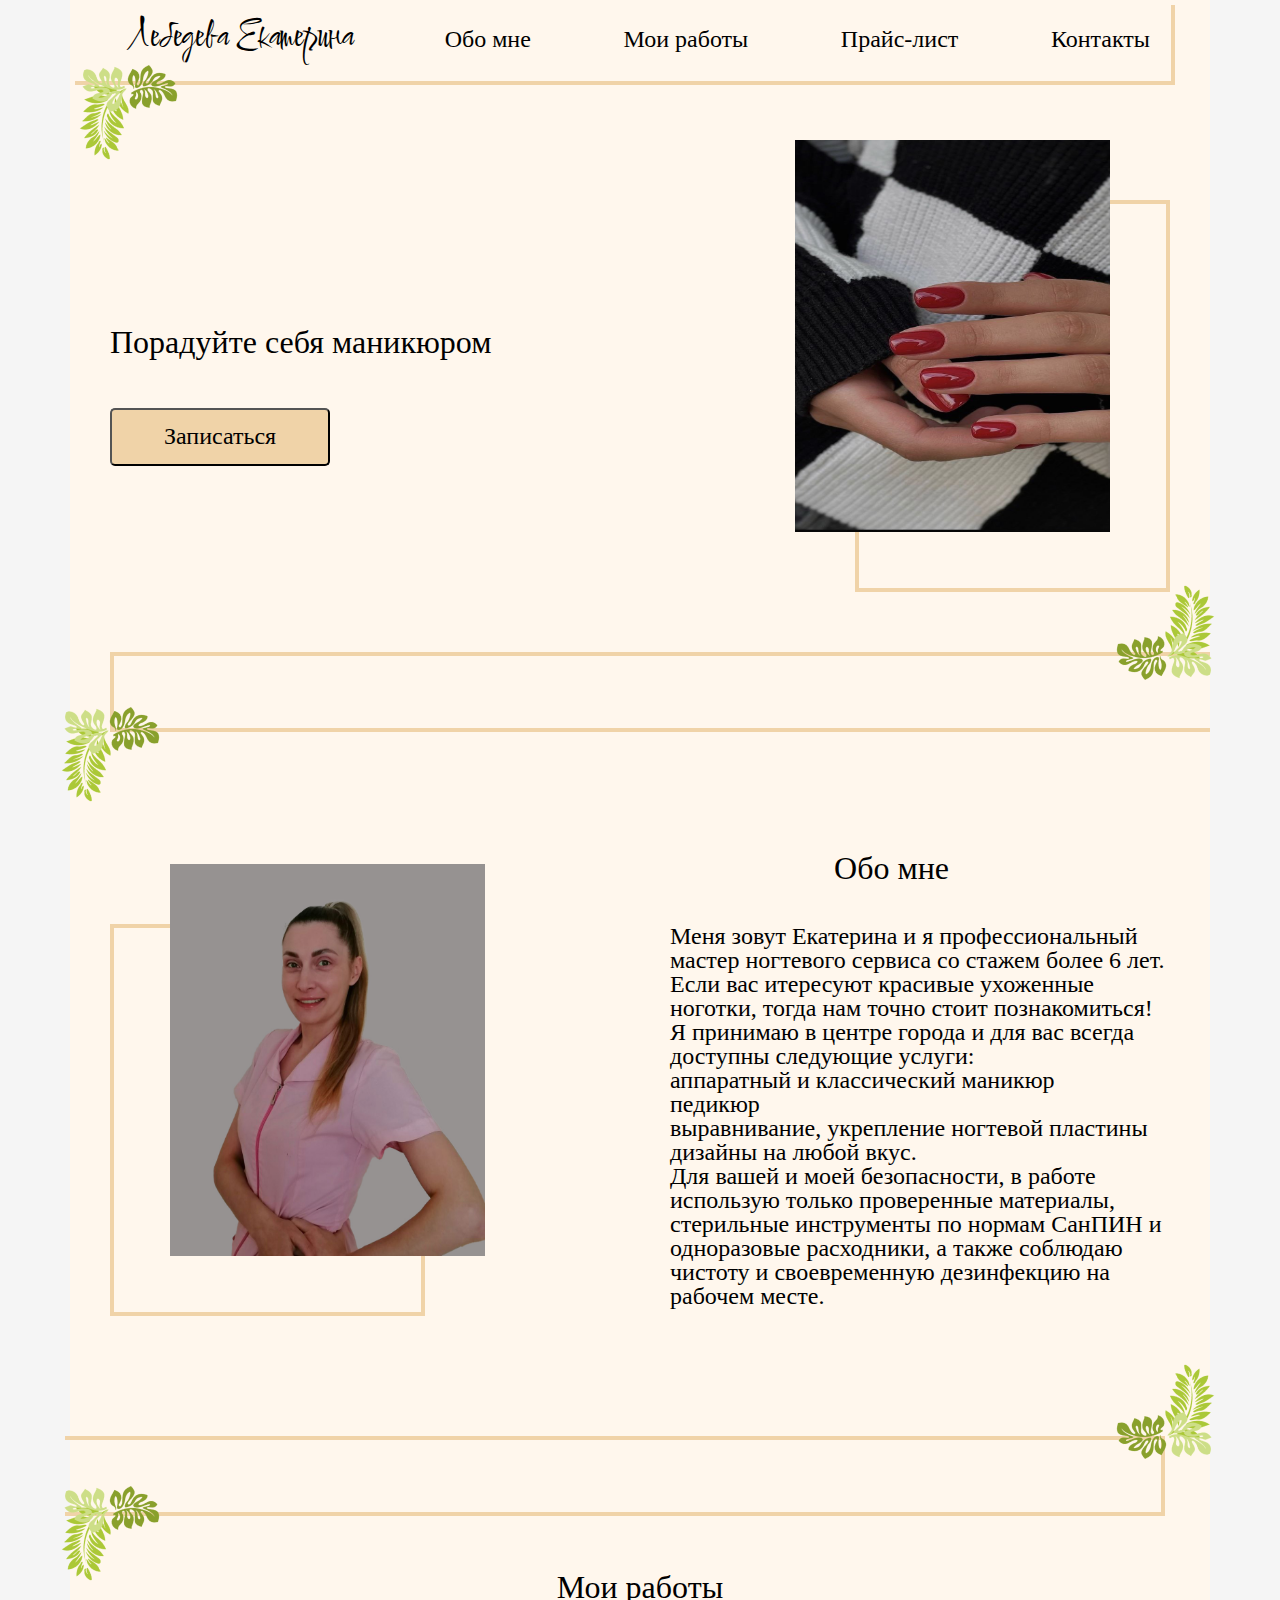
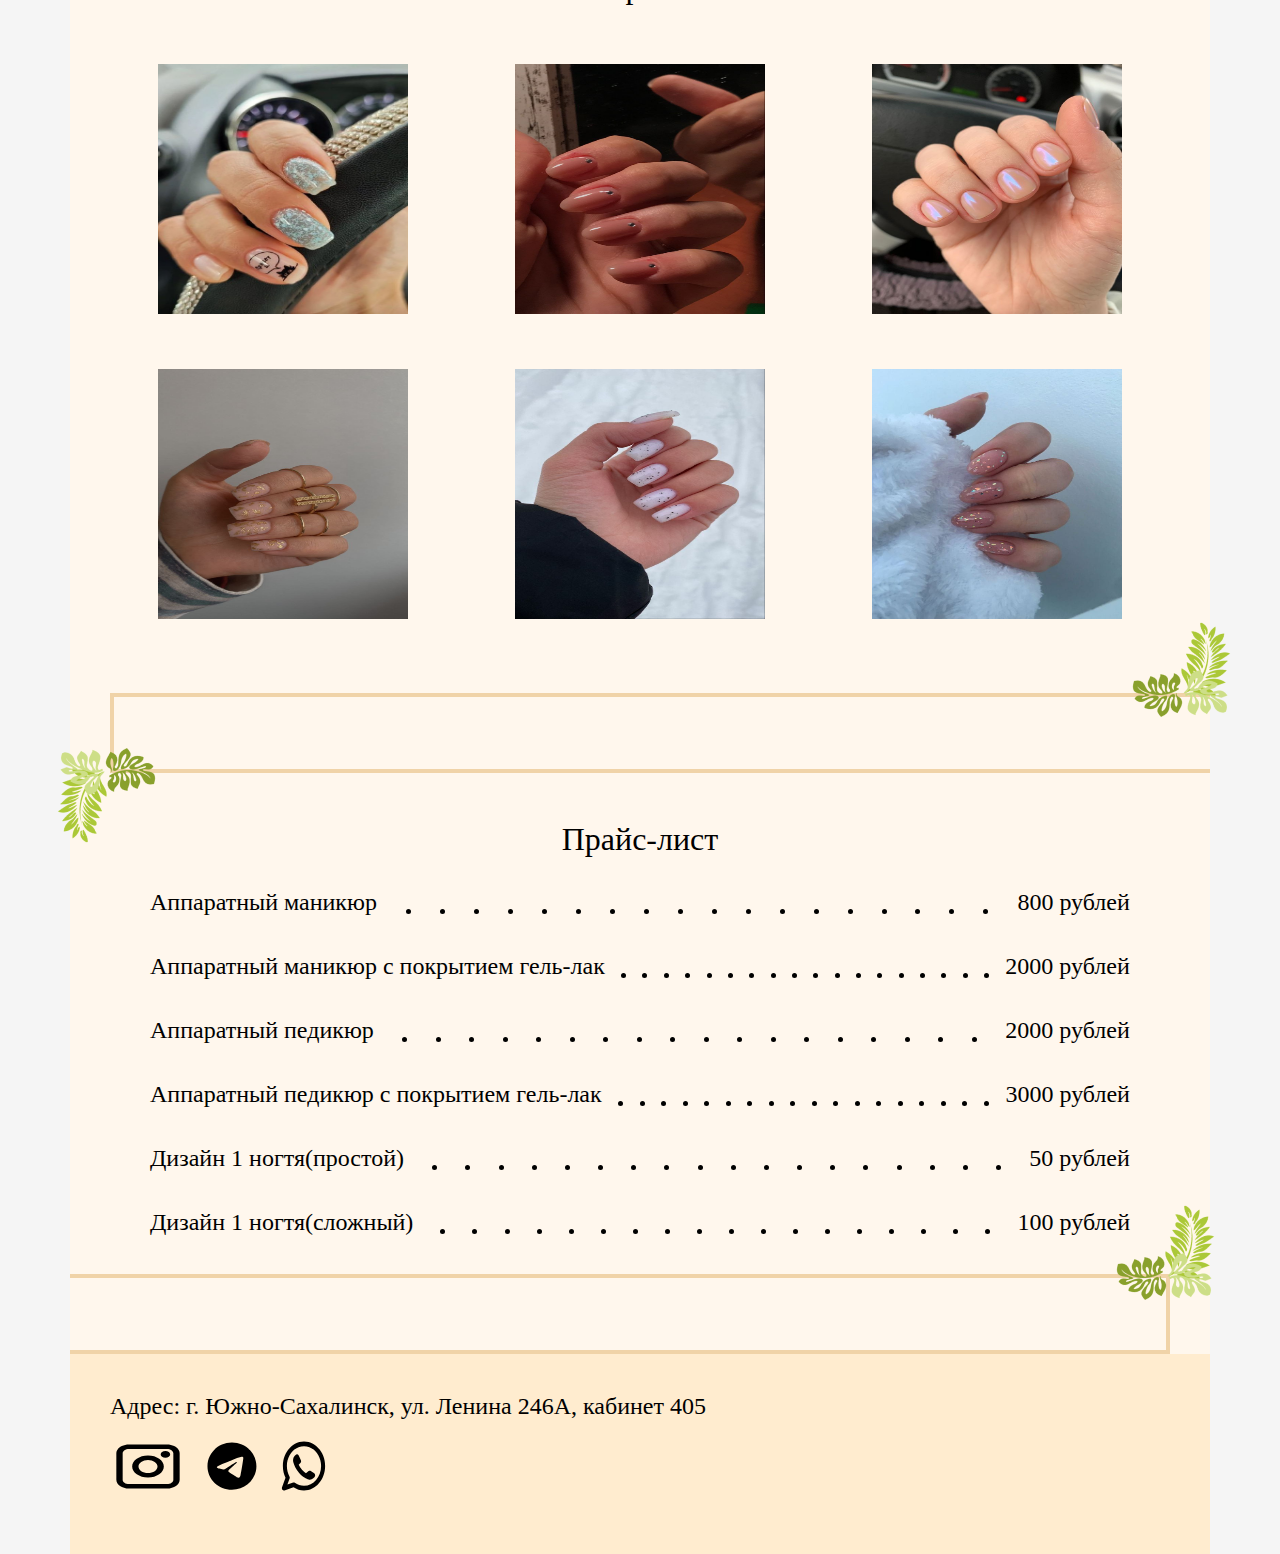
==== commit c00a0772: "added thankyou.html, main photo, some styles" ====
--- a/index.html
+++ b/index.html
@@ -43,12 +43,11 @@
             <div class="mainbox_rectangle">
                 <div class="mainbox">
                     <p class="title">Порадуйте себя маникюром</p>
-                    <form enctype="multipart/form-data" method="post" id="form" onsubmit="submitForm(event)"
-                        action="/send.php">
-                        <button id="openModal" class="button">Записаться</button>
-                    </form>
-                </div>
-                <div class="rectangle_grey"></div>
+                    <button id="openModal" class="button">Записаться</button>
+                </div>
+                <div class="rectangle_grey">
+                    <img class="photo_main" src="/img/image_main.jpg" alt="фото ногтей с красным, ярким покрытием">
+                </div>
                 <div class="rectangle_clear"></div>
             </div>
             <div class="mainbox_branch">
@@ -294,7 +293,7 @@
         </footer>
     </div>
 
-    <div class="modal-container ">
+    <div class="modal-container">
         <div id="myModal" class="modal">
             <section class="modal-content">
                 <span class="close">&times;</span>
@@ -309,7 +308,7 @@
 
 
                         <input class="field" type="text" id="appointment-date" name="appointment-date"
-                            placeholder="01.01.2023">
+                            placeholder="01.01.2023" autocomplete="off" required>
                     </p>
                     <p class="field-group appointment-form-time">
 
@@ -318,20 +317,20 @@
 
 
                         <input class="field" type="text" id="appointment-time" name="appointment-time"
-                            placeholder="10:00">
+                            placeholder="10:00" autocomplete="off" required>
                     </p>
                     <p class="field-group appointment-form-phone">
                         <label class="form-label" for="appointment-phone">
                             Телефон
                         </label>
                         <input class="field" type="text" id="appointment-phone" name="appointment-phone"
-                            placeholder="+7 800 000-00-00">
+                            placeholder="+7 800 000-00-00" autocomplete="off" required>
                     </p>
                     <p class="field-group appointment-form-name">
                         <label class="form-label" for="appointment-name">
                             Ваше имя
                         </label>
-                        <input class="field" type="text" id="appointment-name" name="appointment-name">
+                        <input class="field" type="text" id="appointment-name" name="appointment-name" autocomplete="off" required>
                     </p>
                     <button class="button appointment-submit" type="submit">Записаться</button>
                 </form>
--- a/style/style.css
+++ b/style/style.css
@@ -1,426 +1,453 @@
-
 * {
-    box-sizing: border-box;
+  box-sizing: border-box;
 }
 @font-face {
-    font-family: "Pacifico";
-    src: url("/fonts/Pacifico-Regular.ttf") format(ttf);
-    font-weight: 400;
-    font-style: normal;
-    font-display: swap;
-  }
+  font-family: 'Pacifico';
+  src: url('/fonts/Pacifico-Regular.ttf') format(ttf);
+  font-weight: 400;
+  font-style: normal;
+  font-display: swap;
+}
 @font-face {
-    font-family: "Roboto";
-    src: url("/fonts/Roboto-Regular.ttf") format(ttf);
-    font-weight: 400;
-    font-style: normal;
-    font-display: swap;
-  }
+  font-family: 'Roboto';
+  src: url('/fonts/Roboto-Regular.ttf') format(ttf);
+  font-weight: 400;
+  font-style: normal;
+  font-display: swap;
+}
 @font-face {
-    font-family: "Comforter";
-    src: url("/fonts/Comforter-Regular.ttf") format(ttf);
-    font-weight: 400;
-    font-style: normal;
-    font-display: swap;
-  }
+  font-family: 'Comforter';
+  src: url('/fonts/Comforter-Regular.ttf') format(ttf);
+  font-weight: 400;
+  font-style: normal;
+  font-display: swap;
+}
 html {
-    height: 100%;
+  height: 100%;
 }
 body {
-    min-height: 100%;
-    font-family: "Roboto";
-    font-weight: 400;
-    font-style: normal;
-    font-size: 24px;
-    background-color: #f5f5f5;
+  min-height: 100%;
+  font-family: 'Roboto';
+  font-weight: 400;
+  font-style: normal;
+  font-size: 24px;
+  background-color: #f5f5f5;
 }
 .site-container {
-    margin: 0 auto;
-    padding: 0;
-    flex-grow: 1;
-    width: 1140px;
-    background-color:#FFF7ED;
+  margin: 0 auto;
+  padding: 0;
+  flex-grow: 1;
+  width: 1140px;
+  background-color: #fff7ed;
 }
 /* header*/
 .header {
-    width: 1100px;  
-    height: 170px;
-    position: relative; 
-    padding-bottom: 200px; 
-    z-index: 1;
+  width: 1100px;
+  height: 170px;
+  position: relative;
+  padding-bottom: 200px;
+  z-index: 1;
 }
 .navigation-list {
-    display: flex;
-    justify-content: space-between;
-    align-items: center;
-    padding: 0;
+  display: flex;
+  justify-content: space-between;
+  align-items: center;
+  padding: 0;
 }
 .navigation-item {
-    padding: 20px;
-    list-style: none;
+  padding: 20px;
+  list-style: none;
 }
 .navigation-link {
-    text-decoration: none;
-    color: #000000;
-    cursor: pointer;
+  text-decoration: none;
+  color: #000000;
+  cursor: pointer;
 }
 .navigation-link:hover,
 .navigation-link:active {
-    color: rgb(114, 172, 28);
-}
-.navigation-link:focus { 
-    color: #c98f39;
-}
-.a[href^="tel:"] {
-    font-size: 16px;
-    line-height: 32px;
-    text-decoration: none;
-    color: #000000;
-}
-.a[href^="tel:"]:before {
-    content: "\260e";
-    margin-right: 0.5em;
+  color: rgb(114, 172, 28);
+}
+.navigation-link:focus {
+  color: #c98f39;
+}
+.a[href^='tel:'] {
+  font-size: 16px;
+  line-height: 32px;
+  text-decoration: none;
+  color: #000000;
+}
+.a[href^='tel:']:before {
+  content: '\260e';
+  margin-right: 0.5em;
 }
 .logo {
-    font-family: "Comforter"; 
-    font-weight: 500;
-    font-size: 38px; 
-    padding-left: 40px;
-    /* width: 150px;
+  font-family: 'Comforter';
+  font-weight: 500;
+  font-size: 38px;
+  padding-left: 40px;
+  /* width: 150px;
     height: 100px;     
     background-image: url("/img/logo1.png");
     background-repeat: no-repeat;
     background-size: contain; */
 }
 .horizontal_header {
-    position: absolute;
-    top: 5px;
-    left: 5px;
-    width: 1100px;
-    height: 80px;
-    border: solid 4px #F0D3A8;
-    border-top: none;
-    border-left: none;
-    z-index: -1; 
+  position: absolute;
+  top: 5px;
+  left: 5px;
+  width: 1100px;
+  height: 80px;
+  border: solid 4px #f0d3a8;
+  border-top: none;
+  border-left: none;
+  z-index: -1;
 }
 .branch {
-    position: absolute;
-    top: 42px;
-    left: -10px;
-    z-index: 1;
+  position: absolute;
+  top: 42px;
+  left: -10px;
+  z-index: 1;
 }
 /*main*/
 .main {
-    padding: 0 40px 80px 40px;
+  padding: 0 40px 80px 40px;
 }
 .mainbox_rectangle {
-    position: relative;
-    display: flex;
-   justify-content: space-between;
-   padding-bottom: 60px;
+  position: relative;
+  display: flex;
+  justify-content: space-between;
+  padding-bottom: 60px;
 }
 .mainbox {
-    display: flex;
-    flex-direction: column;
-    justify-content: center;
+  display: flex;
+  flex-direction: column;
+  justify-content: center;
 }
 .title {
-    font-family: "Roboto";
-    font-weight: 400;
-    font-style: normal;
-    font-size: 32px;
-    color: #000000;
-    margin-bottom: 50px;
+  font-family: 'Roboto';
+  font-weight: 400;
+  font-style: normal;
+  font-size: 32px;
+  color: #000000;
+  margin-bottom: 50px;
 }
 .button {
-    width: 220px;
-    height: 58px;
-    border-radius: 5px;
-    background-color: #F0D3A8;
-    cursor: pointer;
+  width: 220px;
+  height: 58px;
+  border-radius: 5px;
+  background-color: #f0d3a8;
+  cursor: pointer;
 }
 .rectangle_grey {
-    position: absolute;
-    top: -60px;
-    right: 60px;
-    width: 315px;
-    height: 392px;
-    background-color: #D9D9D9;
-    z-index: 1;
+  position: absolute;
+  top: -60px;
+  right: 60px;
+  width: 315px;
+  height: 392px;
+  background-color: #d9d9d9;
+  z-index: 1;
+}
+.photo_main {
+  position: absolute;
+  top: 0;
+  left: 0;
+  width: 315px;
+  height: 392px;
+  z-index: 1;
 }
 .rectangle_clear {
-    width: 315px;
-    height: 392px;
-    border: solid 4px #F0D3A8;
+  width: 315px;
+  height: 392px;
+  border: solid 4px #f0d3a8;
 }
 .mainbox_branch {
-    position: relative;
+  position: relative;
 }
 .horizontal_main {
-    width: 1100px;
-    height: 80px;
-    border: solid 4px #F0D3A8;
-    border-right: none;
+  width: 1100px;
+  height: 80px;
+  border: solid 4px #f0d3a8;
+  border-right: none;
 }
 .branch_main_up {
-    position: absolute;
-    top: -73px;
-    right: -64px; 
-    transform: rotate(180deg);
-    z-index: 1;
+  position: absolute;
+  top: -73px;
+  right: -64px;
+  transform: rotate(180deg);
+  z-index: 1;
 }
 .branch_main_down {
-    position: absolute;
-    top: 32px;
-    left: -68px;
-    z-index: 1;
+  position: absolute;
+  top: 32px;
+  left: -68px;
+  z-index: 1;
 }
 /* about*/
 .about {
-    padding: 40px 40px 100px 40px;
+  padding: 40px 40px 100px 40px;
 }
 .aboutbox {
-    display: flex;
-    justify-content: space-between;
-    padding-bottom: 115px;
+  display: flex;
+  justify-content: space-between;
+  padding-bottom: 115px;
 }
 .about_rectangle {
-    position: relative;
+  position: relative;
 }
 .rectangle_grey_about {
-    position: absolute;
-    top: -60px;
-    left: 60px;
-    width: 315px;
-    height: 392px;
-    background-color: #D9D9D9;
-    z-index: 1;
+  position: absolute;
+  top: -60px;
+  left: 60px;
+  width: 315px;
+  height: 392px;
+  background-color: #d9d9d9;
+  z-index: 1;
 }
 .photo_about {
-    position: absolute;
-    top: 0;
-    left: 0;
-    width: 315px;
-    height: 392px;
-    z-index: 1;
+  position: absolute;
+  top: 0;
+  left: 0;
+  width: 315px;
+  height: 392px;
+  z-index: 1;
 }
 .about_text {
-    display: flex;
-    flex-direction: column;
-    align-items: center;
+  display: flex;
+  flex-direction: column;
+  align-items: center;
 }
 .aboutme_title {
-    display: flex;
-    justify-content: flex-end;
-    padding-right: 221px;
-    font-size: 32px;
-    padding-bottom: 40px;
+  display: flex;
+  justify-content: flex-end;
+  padding-right: 221px;
+  font-size: 32px;
+  padding-bottom: 40px;
 }
 .aboutme_text {
-    width: 500px;
-    height: 200px;
+  width: 500px;
+  height: 200px;
 }
 .horizontal_branch_about {
-    position: relative;
+  position: relative;
 }
 .branch_about_up {
-    position: absolute;
-    top: -73px;
-    right: -64px; 
-    transform: rotate(180deg);
-    z-index: 1;
+  position: absolute;
+  top: -73px;
+  right: -64px;
+  transform: rotate(180deg);
+  z-index: 1;
 }
 .horizontal_about {
-    position: absolute;
-    top: 5px;
-    right: 5px;
-    width: 1100px;
-    height: 80px;
-    border: solid 4px #F0D3A8;
-    border-left: none;
+  position: absolute;
+  top: 5px;
+  right: 5px;
+  width: 1100px;
+  height: 80px;
+  border: solid 4px #f0d3a8;
+  border-left: none;
 }
 .branch_about_down {
-    position: absolute;
-    top: 32px;
-    left: -68px;
-    z-index: 1;
+  position: absolute;
+  top: 32px;
+  left: -68px;
+  z-index: 1;
 }
 /*examples*/
 .examples {
-    padding-bottom: 50px;
+  padding-bottom: 50px;
 }
 .examples_title {
-    display: flex;
-    justify-content: center;
-    font-size: 32px;
-    padding: 40px;
+  display: flex;
+  justify-content: center;
+  font-size: 32px;
+  padding: 40px;
 }
 .gallery {
-    min-height: 650px;
-    max-width: 1140px;
-    display: grid;
-    grid-template-columns: repeat(3, 2fr);
-    grid-column-gap: 10px;
-    grid-row-gap: 10px;
-    padding: 0 40px 50px 40px;
-    justify-items: center;
-    align-items: center;
+  min-height: 650px;
+  max-width: 1140px;
+  display: grid;
+  grid-template-columns: repeat(3, 2fr);
+  grid-column-gap: 10px;
+  grid-row-gap: 10px;
+  padding: 0 40px 50px 40px;
+  justify-items: center;
+  align-items: center;
 }
 .gallerybox {
-    width: 250px;
-    height: 250px;
+  width: 250px;
+  height: 250px;
 }
 .horizontal_branch_examples {
-    position: relative;
+  position: relative;
 }
 .branch_examples_up {
-    position: absolute;
-    top: -77px;
-    right: -40px; 
-    transform: rotate(180deg);
-    z-index: 1;
+  position: absolute;
+  top: -77px;
+  right: -40px;
+  transform: rotate(180deg);
+  z-index: 1;
 }
 .horizontal_examples {
-    width: 1100px;
-    height: 80px;
-    border: solid 4px #F0D3A8;
-    border-right: none;
-    margin-left: 40px;
+  width: 1100px;
+  height: 80px;
+  border: solid 4px #f0d3a8;
+  border-right: none;
+  margin-left: 40px;
 }
 .branch_examples_down {
-    position: absolute;
-    top: 32px;
-    left: -32px;
-    z-index: 1;
+  position: absolute;
+  top: 32px;
+  left: -32px;
+  z-index: 1;
 }
 /*pricelist*/
 .pricelist_title {
-    display: flex;
-    justify-content: center;
-    font-size: 32px;
-    padding-bottom: 35px;
+  display: flex;
+  justify-content: center;
+  font-size: 32px;
+  padding-bottom: 35px;
 }
 .pricelist_list {
-    padding: 0 80px 0 80px;
+  padding: 0 80px 0 80px;
 }
 .circle {
-    width: 5px;
-    height: 5px;
-    background: #000000;
-    border-radius: 50%;
+  width: 5px;
+  height: 5px;
+  background: #000000;
+  border-radius: 50%;
 }
 .circlebox {
-    display: flex;
-    justify-content: space-between;
-    align-items: flex-end;
-    padding-bottom: 40px;
+  display: flex;
+  justify-content: space-between;
+  align-items: flex-end;
+  padding-bottom: 40px;
 }
 .horizontal_branch_price {
-    position: relative;
+  position: relative;
 }
 .branch_price_up {
-    position: absolute;
-    top: -75px;
-    right: -24px; 
-    transform: rotate(180deg);
-    z-index: 1;
+  position: absolute;
+  top: -75px;
+  right: -24px;
+  transform: rotate(180deg);
+  z-index: 1;
 }
 .horizontal_price {
-    width: 1100px;
-    height: 80px;
-    border: solid 4px #F0D3A8;
-    border-left: none;
+  width: 1100px;
+  height: 80px;
+  border: solid 4px #f0d3a8;
+  border-left: none;
 }
 .footer {
-    height: 200px;
-    background: #FFECCF;
-    padding: 40px;
+  height: 200px;
+  background: #ffeccf;
+  padding: 40px;
 }
 .address {
-    padding-bottom: 20px;
+  padding-bottom: 20px;
 }
 .socialmedia {
-    display: flex;
+  display: flex;
 }
 .instagram {
-    padding-right: 20px;
+  padding-right: 20px;
 }
 .telegram {
-    padding-right: 20px;
-}
-/*модальное окно*/ 
+  padding-right: 20px;
+}
+/*модальное окно*/
 .modal {
-    display: none;
-    position: fixed;
-    z-index: 1;
-    left: 0;
-    top: 0;
-    width: 100%;
-    height: 100%;
-    overflow: auto;
-    background-color: rgba(0, 0, 0, 0.8);
-  }
- 
+  display: none;
+  position: fixed;
+  z-index: 1;
+  left: 0;
+  top: 0;
+  width: 100%;
+  height: 100%;
+  overflow: auto;
+  background-color: rgba(0, 0, 0, 0.8);
+}
+
 .modal-content {
-    height: 480px;
-    width: 700px;   
-    margin: 15% auto;
-    padding: 20px;
-    border-radius: 30px;
-    border: 1px solid #888;
-    background-color: #FFF7ED;
-  }
-  
+  height: 480px;
+  width: 700px;
+  margin: 15% auto;
+  padding: 20px;
+  border-radius: 30px;
+  border: 1px solid #888;
+  background-color: #fff7ed;
+}
+
 .close {
-    color: #aaa;
-    float: right;
-    font-size: 28px;
-    font-weight: bold;
-    cursor: pointer;
-}
-  
+  color: #aaa;
+  float: right;
+  font-size: 28px;
+  font-weight: bold;
+  cursor: pointer;
+}
+
 .close:hover,
 .close:focus {
-    color: black;
-    text-decoration: none;
-    cursor: pointer;
+  color: black;
+  text-decoration: none;
+  cursor: pointer;
 }
 
 .appointment-title {
-    margin-top: 0;
-    margin-bottom: 28px;
-    font-family: "PT Sans Narrow", sans-serif;
-    font-size: 32px;
-    line-height: 35px;
-    font-weight: 700;
-    text-transform: uppercase;
-  }
-  
+  margin-top: 0;
+  margin-bottom: 28px;
+  font-family: 'PT Sans Narrow', sans-serif;
+  font-size: 32px;
+  line-height: 35px;
+  font-weight: 700;
+  text-transform: uppercase;
+}
+
 .appointment-form {
-    display: grid;
-    grid-template-columns: 114px 74px 208px;
-    grid-gap: 53px 69px;
-}
-  
+  display: grid;
+  grid-template-columns: 114px 74px 208px;
+  grid-gap: 53px 69px;
+}
+
 .appointment .field-group,
 .newsletter .field-group {
-    display: flex;
-    flex-direction: column;
-    margin: 0;
-}
-  
+  display: flex;
+  flex-direction: column;
+  margin: 0;
+}
+
 .appointment-form-name {
-    grid-column: 1 / -1;
-}
-  
+  grid-column: 1 / -1;
+}
+
 .appointment-submit {
-    grid-column: 1 / -1;
-    justify-self: start;
-    margin-top: 9px;
-}
-  
-  /* List */
+  grid-column: 1 / -1;
+  justify-self: start;
+  margin-top: 9px;
+}
+
+/* List */
 .appointment-info {
-    color: #595959;
-    margin-bottom: 20px;
-}+  color: #595959;
+  margin-bottom: 20px;
+}
+
+.thankyou {
+  height: 250px;
+  width: auto;
+  display: flex;
+  flex-direction: column;
+  align-items: flex-start;
+  padding: 60px;
+}
+.messsage {
+  font-family: 'Roboto';
+  font-weight: normal;
+  font-size: 32px;
+  margin-bottom: 20px;
+}
+.connection {
+  font-family: 'Roboto';
+  font-weight: normal;
+  font-size: 16px;
+}
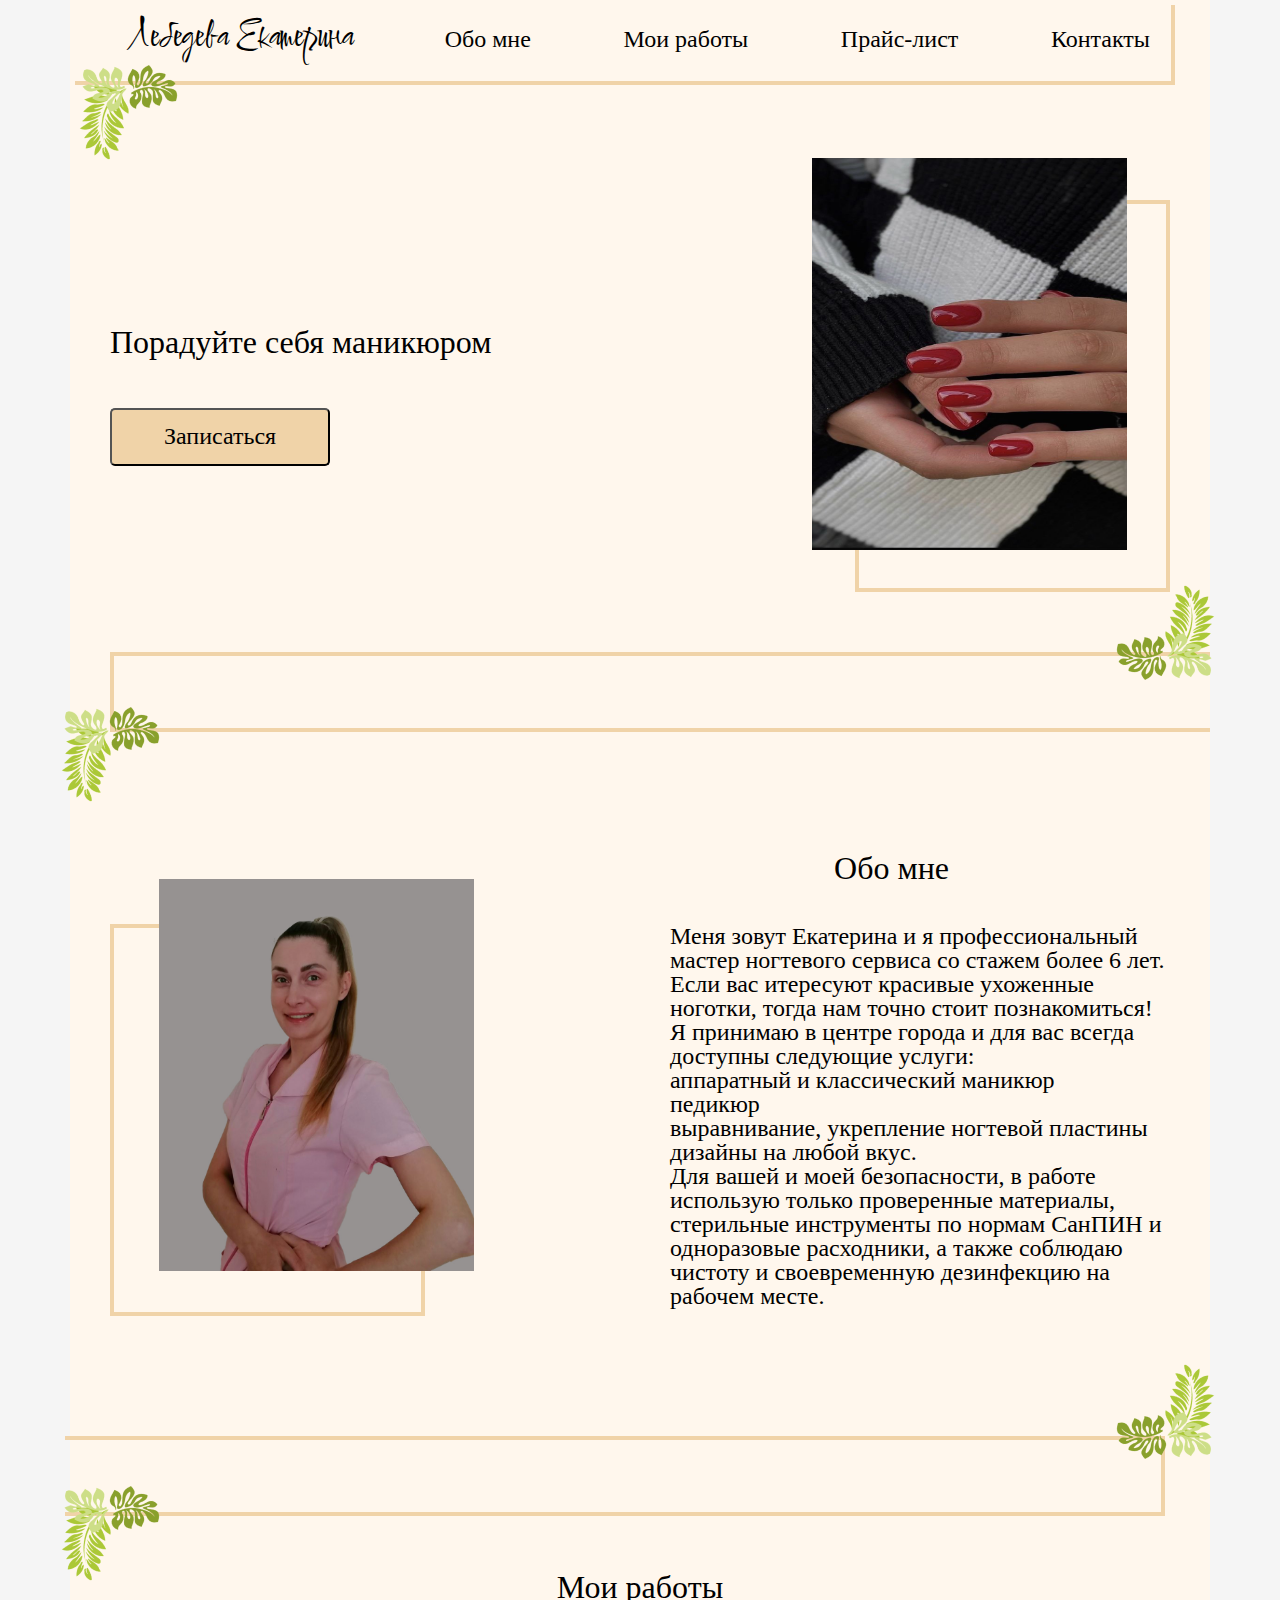
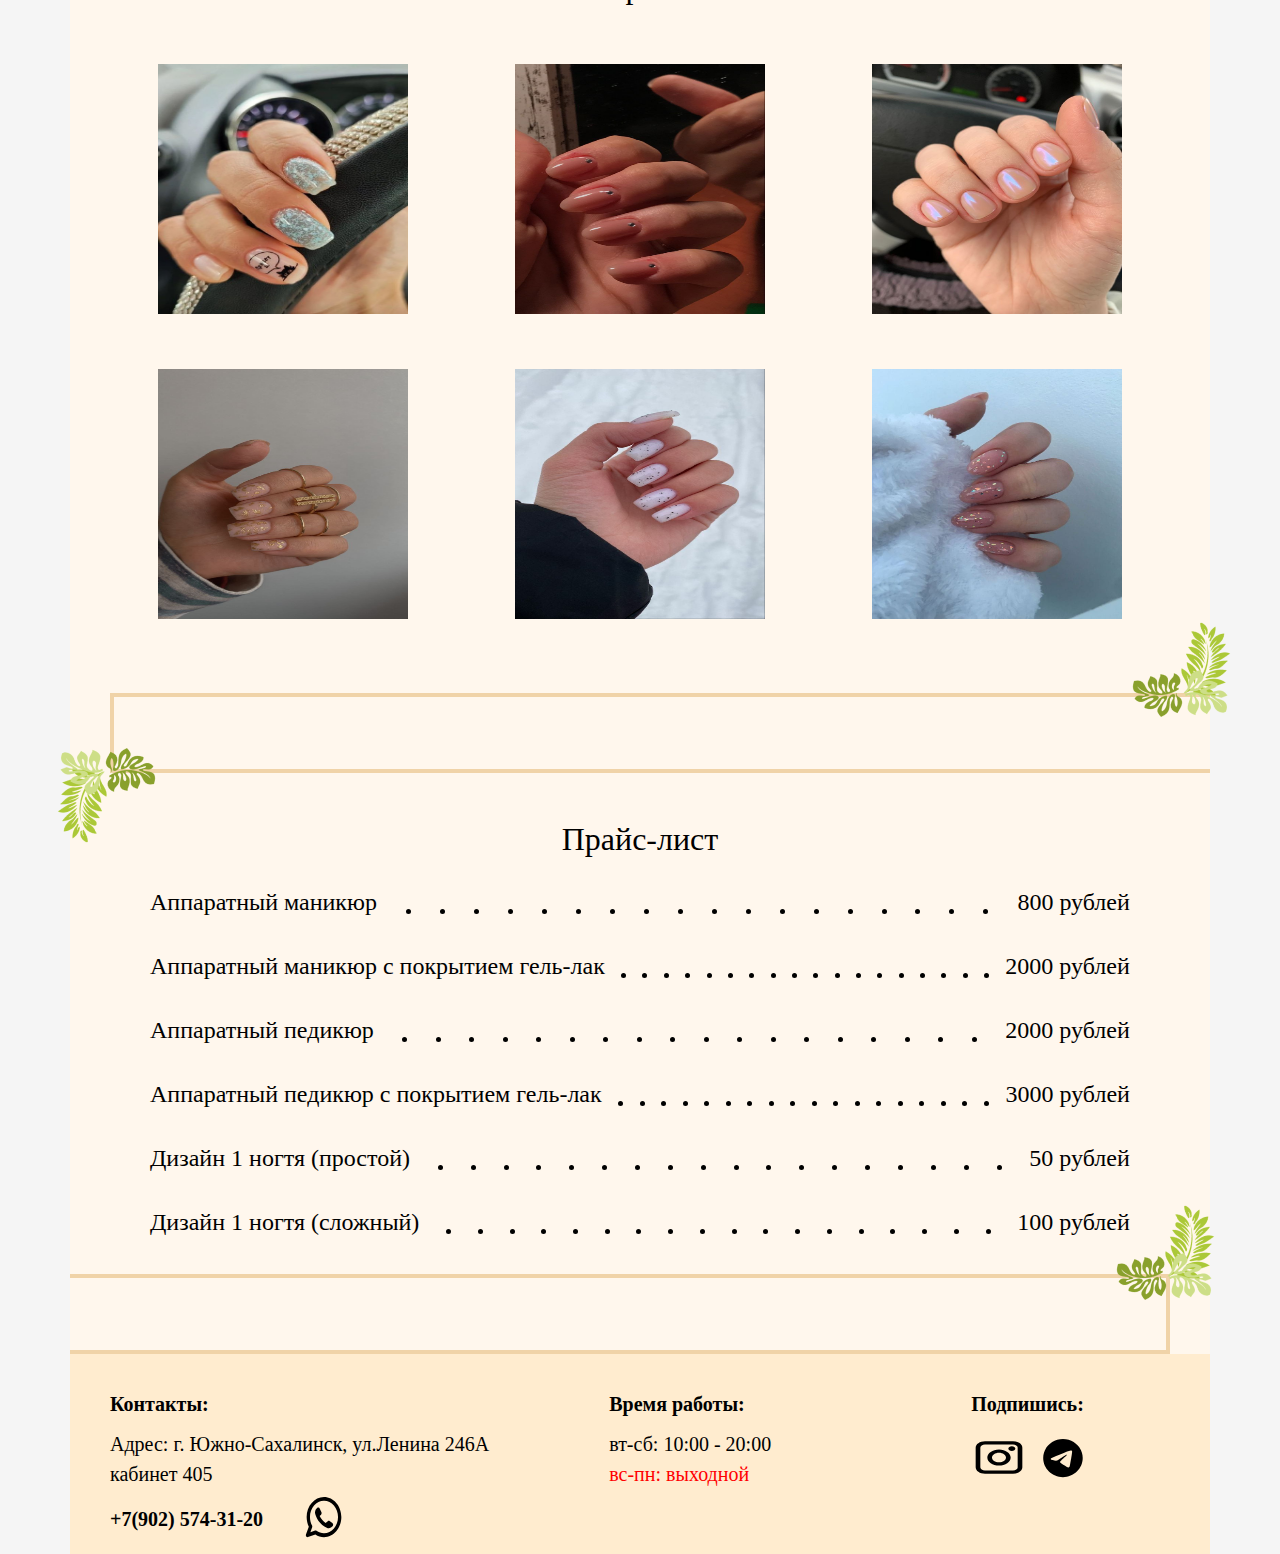
==== commit 4fcd23a0: "added media requests" ====
--- a/index.html
+++ b/index.html
@@ -24,7 +24,7 @@
                     <div class="logo">Лебедева Екатерина</div>
                 </li>
                 <li class="navigation-item">
-                    <a href="#about" class="navigation-link">Обо мне</a>
+                    <a href="#about" class="navigation-link aboutme">Обо мне</a>
                 </li>
                 <li class="navigation-item">
                     <a href="#examples" class="navigation-link">Мои работы</a>
@@ -33,7 +33,7 @@
                     <a href="#price" class="navigation-link">Прайс-лист</a>
                 </li>
                 <li class="navigation-item">
-                    <a href="#contact" class="navigation-link">Контакты</a>
+                    <a href="#contact" class="navigation-link aboutme">Контакты</a>
                 </li>
             </ul>
             <div class="horizontal_header"></div>
@@ -63,7 +63,7 @@
                     <div class="rectangle_grey_about">
                         <img class="photo_about" src="/img/photo_grey.jpg" alt="фото мастера маникюра">
                     </div>
-                    <div class="rectangle_clear"></div>
+                    <div class="rectangle_clear about_frame"></div>
                 </div>
 
                 <div class="about_text">
@@ -119,134 +119,140 @@
             <ul class="pricelist_list">
                 <div class="circlebox">
                     <li class="pricelist_item">Аппаратный маникюр</li>
-                    <div class="circle"></div>
-                    <div class="circle"></div>
-                    <div class="circle"></div>
-                    <div class="circle"></div>
-                    <div class="circle"></div>
-                    <div class="circle"></div>
-                    <div class="circle"></div>
-                    <div class="circle"></div>
-                    <div class="circle"></div>
-                    <div class="circle"></div>
-                    <div class="circle"></div>
-                    <div class="circle"></div>
-                    <div class="circle"></div>
-                    <div class="circle"></div>
-                    <div class="circle"></div>
-                    <div class="circle"></div>
-                    <div class="circle"></div>
-                    <div class="circle"></div>
+                    <div class="circle laks"></div>
+                    <div class="circle laks"></div>
+                    <div class="circle laks"></div>
+                    <div class="circle laks"></div>
+                    <div class="circle laks"></div>
+                    <div class="circle laks"></div>
+                    <div class="circle laks"></div>
+                    <div class="circle laks"></div>
+                    <div class="circle laks"></div>
+                    <div class="circle laks"></div>
+                    <div class="circle laks"></div>
+                    <div class="circle laks"></div>
+                    <div class="circle laks"></div>
+                    <div class="circle laks"></div>
+                    <div class="circle laks"></div>
+                    <div class="circle laks"></div>
+                    <div class="circle laks"></div>
+                    <div class="circle laks"></div>
                     <div class="price">800 рублей</div>
                 </div>
                 <div class="circlebox">
                     <li class="pricelist_item">Аппаратный маникюр с покрытием гель-лак</li>
-                    <div class="circle"></div>
-                    <div class="circle"></div>
-                    <div class="circle"></div>
-                    <div class="circle"></div>
-                    <div class="circle"></div>
-                    <div class="circle"></div>
-                    <div class="circle"></div>
-                    <div class="circle"></div>
-                    <div class="circle"></div>
-                    <div class="circle"></div>
-                    <div class="circle"></div>
-                    <div class="circle"></div>
-                    <div class="circle"></div>
-                    <div class="circle"></div>
-                    <div class="circle"></div>
-                    <div class="circle"></div>
-                    <div class="circle"></div>
-                    <div class="circle"></div>
+                    <div class="circle lak"></div>
+                    <div class="circle lak"></div>
+                    <div class="circle lak"></div>
+                    <div class="circle lak"></div>
+                    <div class="circle lak"></div>
+                    <div class="circle lak"></div>
+                    <div class="circle lak"></div>
+                    <div class="circle lak"></div>
+                    <div class="circle lak"></div>
+                    <div class="circle lak"></div>
+                    <div class="circle lak"></div>
+                    <div class="circle lak"></div>
+                    <div class="circle lak"></div>
+                    <div class="circle lak"></div>
+                    <div class="circle lak"></div>
+                    <div class="circle lak"></div>
+                    <div class="circle lak"></div>
+                    <div class="circle lak"></div>
                     <div class="price">2000 рублей</div>
                 </div>
                 <div class="circlebox">
                     <li class="pricelist_item">Аппаратный педикюр</li>
-                    <div class="circle"></div>
-                    <div class="circle"></div>
-                    <div class="circle"></div>
-                    <div class="circle"></div>
-                    <div class="circle"></div>
-                    <div class="circle"></div>
-                    <div class="circle"></div>
-                    <div class="circle"></div>
-                    <div class="circle"></div>
-                    <div class="circle"></div>
-                    <div class="circle"></div>
-                    <div class="circle"></div>
-                    <div class="circle"></div>
-                    <div class="circle"></div>
-                    <div class="circle"></div>
-                    <div class="circle"></div>
-                    <div class="circle"></div>
-                    <div class="circle"></div>
+                
+                        <div class="circle"></div>
+                        <div class="circle"></div>
+                        <div class="circle"></div>
+                        <div class="circle"></div>
+                        <div class="circle"></div>
+                        <div class="circle"></div>
+                        <div class="circle"></div>
+                        <div class="circle"></div>
+                        <div class="circle"></div>
+                        <div class="circle"></div>
+                        <div class="circle"></div>
+                        <div class="circle"></div>
+                        <div class="circle"></div>
+                        <div class="circle"></div>
+                        <div class="circle"></div>
+                        <div class="circle"></div>
+                        <div class="circle"></div>
+                        <div class="circle"></div>
+                    
                     <div class="price">2000 рублей</div>
                 </div>
                 <div class="circlebox">
                     <li class="pricelist_item">Аппаратный педикюр с покрытием гель-лак</li>
-                    <div class="circle"></div>
-                    <div class="circle"></div>
-                    <div class="circle"></div>
-                    <div class="circle"></div>
-                    <div class="circle"></div>
-                    <div class="circle"></div>
-                    <div class="circle"></div>
-                    <div class="circle"></div>
-                    <div class="circle"></div>
-                    <div class="circle"></div>
-                    <div class="circle"></div>
-                    <div class="circle"></div>
-                    <div class="circle"></div>
-                    <div class="circle"></div>
-                    <div class="circle"></div>
-                    <div class="circle"></div>
-                    <div class="circle"></div>
-                    <div class="circle"></div>
+                    <div class="circle lak"></div>
+                    <div class="circle lak"></div>
+                    <div class="circle lak"></div>
+                    <div class="circle lak"></div>
+                    <div class="circle lak"></div>
+                    <div class="circle lak"></div>
+                    <div class="circle lak"></div>
+                    <div class="circle lak"></div>
+                    <div class="circle lak"></div>
+                    <div class="circle lak"></div>
+                    <div class="circle lak"></div>
+                    <div class="circle lak"></div>
+                    <div class="circle lak"></div>
+                    <div class="circle lak"></div>
+                    <div class="circle lak"></div>
+                    <div class="circle lak"></div>
+                    <div class="circle lak"></div>
+                    <div class="circle lak"></div>
                     <div class="price">3000 рублей</div>
                 </div>
                 <div class="circlebox">
-                    <li class="pricelist_item">Дизайн 1 ногтя(простой)</li>
-                    <div class="circle"></div>
-                    <div class="circle"></div>
-                    <div class="circle"></div>
-                    <div class="circle"></div>
-                    <div class="circle"></div>
-                    <div class="circle"></div>
-                    <div class="circle"></div>
-                    <div class="circle"></div>
-                    <div class="circle"></div>
-                    <div class="circle"></div>
-                    <div class="circle"></div>
-                    <div class="circle"></div>
-                    <div class="circle"></div>
-                    <div class="circle"></div>
-                    <div class="circle"></div>
-                    <div class="circle"></div>
-                    <div class="circle"></div>
-                    <div class="circle"></div>
+                    <li class="pricelist_item">Дизайн 1 ногтя (простой)</li>
+                
+                        <div class="circle"></div>
+                        <div class="circle"></div>
+                        <div class="circle"></div>
+                        <div class="circle"></div>
+                        <div class="circle"></div>
+                        <div class="circle"></div>
+                        <div class="circle"></div>
+                        <div class="circle"></div>
+                        <div class="circle"></div>
+                        <div class="circle"></div>
+                        <div class="circle"></div>
+                        <div class="circle"></div>
+                        <div class="circle"></div>
+                        <div class="circle"></div>
+                        <div class="circle"></div>
+                        <div class="circle"></div>
+                        <div class="circle"></div>
+                        <div class="circle"></div>
+                    
                     <div class="price">50 рублей</div>
                 </div>
                 <div class="circlebox">
-                    <li class="pricelist_item">Дизайн 1 ногтя(сложный)</li>
-                    <div class="circle"></div>
-                    <div class="circle"></div>
-                    <div class="circle"></div>
-                    <div class="circle"></div>
-                    <div class="circle"></div>
-                    <div class="circle"></div>
-                    <div class="circle"></div>
-                    <div class="circle"></div>
-                    <div class="circle"></div>
-                    <div class="circle"></div>
-                    <div class="circle"></div>
-                    <div class="circle"></div>
-                    <div class="circle"></div>
-                    <div class="circle"></div>
-                    <div class="circle"></div>
-                    <div class="circle"></div>
-                    <div class="circle"></div>
-                    <div class="circle"></div>
+                    <li class="pricelist_item">Дизайн 1 ногтя (сложный)</li>
+                    
+                        <div class="circle"></div>
+                        <div class="circle"></div>
+                        <div class="circle"></div>
+                        <div class="circle"></div>
+                        <div class="circle"></div>
+                        <div class="circle"></div>
+                        <div class="circle"></div>
+                        <div class="circle"></div>
+                        <div class="circle"></div>
+                        <div class="circle"></div>
+                        <div class="circle"></div>
+                        <div class="circle"></div>
+                        <div class="circle"></div>
+                        <div class="circle"></div>
+                        <div class="circle"></div>
+                        <div class="circle"></div>
+                        <div class="circle"></div>
+                        <div class="circle"></div>
+                    
                     <div class="price">100 рублей</div>
                 </div>
             </ul>
@@ -256,40 +262,58 @@
             </div>
         </section>
         <footer id="contact" class="footer">
-            <p class="address">Адрес: г. Южно-Сахалинск, ул. Ленина 246А, кабинет 405</p>
-            <ul class="socialmedia">
-                <li class="social_item">
-                    <a href="#" class="instagram">
-                        <svg width="76" height="57" viewBox="0 0 82 57" fill="none" xmlns="http://www.w3.org/2000/svg">
-                            <path fill-rule="evenodd" clip-rule="evenodd"
-                                d="M6.83334 14.25C6.83334 9.00329 12.9521 4.75 20.5 4.75H61.5C69.0478 4.75 75.1667 9.00329 75.1667 14.25V42.75C75.1667 47.9966 69.0478 52.25 61.5 52.25H20.5C12.9521 52.25 6.83334 47.9966 6.83334 42.75V14.25ZM20.5 9.5C16.7261 9.5 13.6667 11.6266 13.6667 14.25V42.75C13.6667 45.3734 16.7261 47.5 20.5 47.5H61.5C65.274 47.5 68.3333 45.3734 68.3333 42.75V14.25C68.3333 11.6266 65.274 9.5 61.5 9.5H20.5ZM41 21.375C35.3389 21.375 30.75 24.5649 30.75 28.5C30.75 32.4351 35.3389 35.625 41 35.625C46.6611 35.625 51.25 32.4351 51.25 28.5C51.25 24.5649 46.6611 21.375 41 21.375ZM23.9167 28.5C23.9167 21.9416 31.5651 16.625 41 16.625C50.4348 16.625 58.0833 21.9416 58.0833 28.5C58.0833 35.0583 50.4348 40.375 41 40.375C31.5651 40.375 23.9167 35.0583 23.9167 28.5ZM59.7917 19C62.622 19 64.9167 17.405 64.9167 15.4375C64.9167 13.47 62.622 11.875 59.7917 11.875C56.9613 11.875 54.6667 13.47 54.6667 15.4375C54.6667 17.405 56.9613 19 59.7917 19Z"
-                                fill="black" />
-                        </svg>
-
-
-                    </a>
-                </li>
-                <li class="social_item">
-                    <a href="#" class="telegram">
-                        <svg width="52" height="56" viewBox="0 0 54 52" fill="none" xmlns="http://www.w3.org/2000/svg">
-                            <path
-                                d="M37.3309 16.3149C37.341 16.3149 37.3545 16.3149 37.368 16.3149C37.7207 16.3149 38.0481 16.4205 38.3164 16.6025L38.3113 16.5993C38.5071 16.7634 38.6387 16.9942 38.6708 17.2542V17.259C38.7045 17.4573 38.7231 17.6848 38.7231 17.9172C38.7231 18.0228 38.7197 18.1268 38.7113 18.2308V18.2162C38.3316 22.0658 36.6846 31.4014 35.8476 35.7109C35.4932 37.5358 34.7963 38.1468 34.1213 38.2053C32.6548 38.3369 31.5411 37.2725 30.1202 36.3755C27.8961 34.9699 26.6389 34.0957 24.4806 32.7258C21.9848 31.1447 23.6031 30.272 25.0239 28.8518C25.3969 28.478 31.8617 22.8149 31.9883 22.3014C31.995 22.2705 31.9984 22.2364 31.9984 22.2007C31.9984 22.0739 31.9494 21.9585 31.8701 21.8708C31.7824 21.8155 31.6727 21.7847 31.5579 21.7847C31.482 21.7847 31.4094 21.7993 31.3419 21.8237L31.3453 21.822C31.1226 21.8708 27.5698 24.1317 20.6871 28.6048C19.9361 29.1752 18.9878 29.5359 17.955 29.5782H17.9449C16.4818 29.4075 15.1538 29.0939 13.8932 28.647L14.0181 28.686C12.4352 28.1888 11.178 27.9272 11.286 27.0854C11.3434 26.6477 11.97 26.1998 13.1659 25.7415C20.5324 22.6508 25.4447 20.6136 27.9028 19.6299C30.6146 18.2438 33.7584 17.103 37.0643 16.3637L37.3292 16.3133L37.3309 16.3149ZM26.8819 1.66553C12.8723 1.69803 1.52719 12.6424 1.52719 26.138C1.52719 39.6532 12.9043 50.6105 26.9409 50.6105C40.9776 50.6105 52.3547 39.6548 52.3547 26.138C52.3547 12.6424 41.0096 1.69803 27.0034 1.66553H27C26.9606 1.66553 26.9213 1.66553 26.8819 1.66553Z"
-                                fill="black" />
-                        </svg>
-
-
-                    </a>
-                </li>
-                <li class="social_item">
+            <div class="contacts">
+                <p class="contacts_title">Контакты:</p>
+                <p class="contacts_text">Адрес: г. Южно-Сахалинск, ул.Ленина 246А</p>
+                <p class="contacts_text">кабинет 405</p>
+                <div class="phone">
+                    <p class="contacts_phone">+7(902) 574-31-20</p>
                     <a href="#" class="whatsapp">
-                        <svg width="52" height="56" viewBox="0 0 50 58" fill="none" xmlns="http://www.w3.org/2000/svg">
+                        <svg class="whatsapp" width="42" height="46" viewBox="0 0 50 58" fill="none"
+                            xmlns="http://www.w3.org/2000/svg">
                             <path fill-rule="evenodd" clip-rule="evenodd"
                                 d="M7.29171 29C7.29171 17.6552 15.22 8.45833 25 8.45833C34.78 8.45833 42.7083 17.6552 42.7083 29C42.7083 40.3448 34.78 49.5417 25 49.5417C21.5162 49.5417 18.2735 48.3773 15.5375 46.3664C15.0283 45.9923 14.4043 45.8923 13.8267 46.0921L7.82852 48.1688L10.0869 42.0386C10.3539 41.3141 10.2996 40.4842 9.94139 39.8148C8.26187 36.6753 7.29171 32.9728 7.29171 29ZM25 3.625C12.9188 3.625 3.12504 14.9858 3.12504 29C3.12504 33.4421 4.11075 37.6234 5.84302 41.259L2.25098 51.0086C1.93343 51.8706 2.07419 52.8677 2.61212 53.5671C3.15006 54.2667 3.98816 54.5422 4.76248 54.274L14.1363 51.0291C17.3384 53.1582 21.0494 54.375 25 54.375C37.0812 54.375 46.875 43.0143 46.875 29C46.875 14.9858 37.0812 3.625 25 3.625ZM29.776 34.2741L27.0381 36.5112C25.7558 35.664 24.3381 34.4812 22.916 32.8316C21.4377 31.1168 20.3417 29.3463 19.5336 27.7223L21.2735 26.0091C22.0202 25.274 22.2246 24.0345 21.7646 23.0315L19.5476 18.1982C19.249 17.5473 18.7107 17.0902 18.0857 16.9566C17.4607 16.8231 16.8173 17.0278 16.3385 17.5126L15.6812 18.178C14.1005 19.7783 13.1656 22.4081 13.9404 25.0707C14.7437 27.8311 16.458 32.1755 19.9698 36.2493C23.7481 40.6321 27.586 42.3581 29.8304 43.0285C31.6387 43.5684 33.35 42.8446 34.5558 41.7049L35.7881 40.5401C36.3152 40.042 36.5996 39.2766 36.55 38.49C36.5002 37.7034 36.1227 36.9943 35.5385 36.5905L32.0421 34.1738C31.3358 33.6859 30.4483 33.7251 29.776 34.2741Z"
                                 fill="black" />
                         </svg>
                     </a>
-                </li>
-            </ul>
+                </div>
+
+            </div>
+            <div class="schedule">
+                <p class="contacts_title">Время работы:</p>
+                <p class="contacts_text">вт-сб: 10:00 - 20:00</p>
+                <p class="contacts_text_mark">вс-пн: выходной</p>
+            </div>
+            <div class="signup">
+                <p class="contacts_title">Подпишись:</p>
+                <ul class="socialmedia">
+                    <li class="social_item">
+                        <a href="#" class="instagram">
+                            <svg class="instagram" width="56" height="47" viewBox="0 0 82 57" fill="none"
+                                xmlns="http://www.w3.org/2000/svg">
+                                <path fill-rule="evenodd" clip-rule="evenodd"
+                                    d="M6.83334 14.25C6.83334 9.00329 12.9521 4.75 20.5 4.75H61.5C69.0478 4.75 75.1667 9.00329 75.1667 14.25V42.75C75.1667 47.9966 69.0478 52.25 61.5 52.25H20.5C12.9521 52.25 6.83334 47.9966 6.83334 42.75V14.25ZM20.5 9.5C16.7261 9.5 13.6667 11.6266 13.6667 14.25V42.75C13.6667 45.3734 16.7261 47.5 20.5 47.5H61.5C65.274 47.5 68.3333 45.3734 68.3333 42.75V14.25C68.3333 11.6266 65.274 9.5 61.5 9.5H20.5ZM41 21.375C35.3389 21.375 30.75 24.5649 30.75 28.5C30.75 32.4351 35.3389 35.625 41 35.625C46.6611 35.625 51.25 32.4351 51.25 28.5C51.25 24.5649 46.6611 21.375 41 21.375ZM23.9167 28.5C23.9167 21.9416 31.5651 16.625 41 16.625C50.4348 16.625 58.0833 21.9416 58.0833 28.5C58.0833 35.0583 50.4348 40.375 41 40.375C31.5651 40.375 23.9167 35.0583 23.9167 28.5ZM59.7917 19C62.622 19 64.9167 17.405 64.9167 15.4375C64.9167 13.47 62.622 11.875 59.7917 11.875C56.9613 11.875 54.6667 13.47 54.6667 15.4375C54.6667 17.405 56.9613 19 59.7917 19Z"
+                                    fill="black" />
+                            </svg>
+
+
+                        </a>
+                    </li>
+                    <li class="social_item">
+                        <a href="#" class="telegram">
+                            <svg class="telegram" width="42" height="46" viewBox="0 0 54 52" fill="none"
+                                xmlns="http://www.w3.org/2000/svg">
+                                <path
+                                    d="M37.3309 16.3149C37.341 16.3149 37.3545 16.3149 37.368 16.3149C37.7207 16.3149 38.0481 16.4205 38.3164 16.6025L38.3113 16.5993C38.5071 16.7634 38.6387 16.9942 38.6708 17.2542V17.259C38.7045 17.4573 38.7231 17.6848 38.7231 17.9172C38.7231 18.0228 38.7197 18.1268 38.7113 18.2308V18.2162C38.3316 22.0658 36.6846 31.4014 35.8476 35.7109C35.4932 37.5358 34.7963 38.1468 34.1213 38.2053C32.6548 38.3369 31.5411 37.2725 30.1202 36.3755C27.8961 34.9699 26.6389 34.0957 24.4806 32.7258C21.9848 31.1447 23.6031 30.272 25.0239 28.8518C25.3969 28.478 31.8617 22.8149 31.9883 22.3014C31.995 22.2705 31.9984 22.2364 31.9984 22.2007C31.9984 22.0739 31.9494 21.9585 31.8701 21.8708C31.7824 21.8155 31.6727 21.7847 31.5579 21.7847C31.482 21.7847 31.4094 21.7993 31.3419 21.8237L31.3453 21.822C31.1226 21.8708 27.5698 24.1317 20.6871 28.6048C19.9361 29.1752 18.9878 29.5359 17.955 29.5782H17.9449C16.4818 29.4075 15.1538 29.0939 13.8932 28.647L14.0181 28.686C12.4352 28.1888 11.178 27.9272 11.286 27.0854C11.3434 26.6477 11.97 26.1998 13.1659 25.7415C20.5324 22.6508 25.4447 20.6136 27.9028 19.6299C30.6146 18.2438 33.7584 17.103 37.0643 16.3637L37.3292 16.3133L37.3309 16.3149ZM26.8819 1.66553C12.8723 1.69803 1.52719 12.6424 1.52719 26.138C1.52719 39.6532 12.9043 50.6105 26.9409 50.6105C40.9776 50.6105 52.3547 39.6548 52.3547 26.138C52.3547 12.6424 41.0096 1.69803 27.0034 1.66553H27C26.9606 1.66553 26.9213 1.66553 26.8819 1.66553Z"
+                                    fill="black" />
+                            </svg>
+
+
+                        </a>
+                    </li>
+                </ul>
+            </div>
+
         </footer>
     </div>
 
@@ -330,7 +354,8 @@
                         <label class="form-label" for="appointment-name">
                             Ваше имя
                         </label>
-                        <input class="field" type="text" id="appointment-name" name="appointment-name" autocomplete="off" required>
+                        <input class="field" type="text" id="appointment-name" name="appointment-name"
+                            autocomplete="off" required>
                     </p>
                     <button class="button appointment-submit" type="submit">Записаться</button>
                 </form>
--- a/style/style.css
+++ b/style/style.css
@@ -85,11 +85,6 @@
   font-weight: 500;
   font-size: 38px;
   padding-left: 40px;
-  /* width: 150px;
-    height: 100px;     
-    background-image: url("/img/logo1.png");
-    background-repeat: no-repeat;
-    background-size: contain; */
 }
 .horizontal_header {
   position: absolute;
@@ -138,19 +133,10 @@
   background-color: #f0d3a8;
   cursor: pointer;
 }
-.rectangle_grey {
-  position: absolute;
-  top: -60px;
-  right: 60px;
-  width: 315px;
-  height: 392px;
-  background-color: #d9d9d9;
-  z-index: 1;
-}
 .photo_main {
   position: absolute;
-  top: 0;
-  left: 0;
+  top: -42px;
+  left: 702px;
   width: 315px;
   height: 392px;
   z-index: 1;
@@ -194,19 +180,10 @@
 .about_rectangle {
   position: relative;
 }
-.rectangle_grey_about {
-  position: absolute;
-  top: -60px;
-  left: 60px;
-  width: 315px;
-  height: 392px;
-  background-color: #d9d9d9;
-  z-index: 1;
-}
 .photo_about {
   position: absolute;
-  top: 0;
-  left: 0;
+  top: -45px;
+  left: 49px;
   width: 315px;
   height: 392px;
   z-index: 1;
@@ -339,21 +316,51 @@
   border-left: none;
 }
 .footer {
+  display: flex;
   height: 200px;
   background: #ffeccf;
   padding: 40px;
 }
-.address {
-  padding-bottom: 20px;
+.schedule {
+  margin-left: 120px;
+}
+.signup {
+  margin-left: 200px;
+}
+.phone {
+  display: flex;
+  align-items: center;
+}
+.contacts_phone {
+  font-family: 'Roboto';
+  font-size: 20px;
+  font-weight: 700;
+}
+.whatsapp {
+  margin-left: 20px;
 }
 .socialmedia {
   display: flex;
-}
-.instagram {
-  padding-right: 20px;
-}
-.telegram {
-  padding-right: 20px;
+  align-items: center;
+  justify-content: space-between;
+}
+.contacts_title {
+  font-family: 'Roboto';
+  font-size: 20px;
+  font-weight: 700;
+  margin-bottom: 20px;
+}
+.contacts_text {
+  font-family: 'Roboto';
+  font-size: 20px;
+  font-weight: 500;
+  margin-bottom: 10px;
+}
+.contacts_text_mark {
+  font-family: 'Roboto';
+  font-size: 20px;
+  font-weight: 400;
+  color: red;
 }
 /*модальное окно*/
 .modal {
@@ -451,3 +458,382 @@
   font-weight: normal;
   font-size: 16px;
 }
+
+@media (max-width: 1200px) {
+  .site-container, .header, .horizontal_main, .horizontal_header, .horizontal_price, .horizontal_examples {
+    max-width: 960px;    
+  }
+  .horizontal_header {
+    left: 0;
+  }
+  .branch {
+    left: -33px;
+  } 
+  .horizontal_examples {
+    width: 920px;
+  }
+  .horizontal_main {
+    width: 920px;
+  } 
+  .photo_main {
+    top: -42px;
+    left: 511px;
+  }
+  .horizontal_about {
+    width: 922px;
+    right: -2px;
+  }
+  .horizontal_price {
+    width: 920px;
+  }
+  .about_text {
+    margin-left: 95px;
+  }
+  .aboutme_title {
+    padding-right: 182px;
+  }
+  .signup {
+    margin-left: 145px;
+  }
+  .contacts_text {
+    margin-bottom: 0;
+  }
+} 
+@media (max-width: 992px) {
+  .site-container, .header, .horizontal_header {
+    max-width: 760px;  
+  }
+  .horizontal_main, .horizontal_about, .horizontal_price, .horizontal_examples {
+    width: 720px;
+  }
+  .logo {
+    font-weight: 400;
+    font-size: 28px;
+    padding: 0 0 0 20px;
+  }
+  .navigation-link {
+    font-size: 20px;
+  }
+  .rectangle_clear {
+    width: 280px;
+    height: 350px;
+  }
+  .main {
+    padding: 0 40px 30px 40px;
+  }
+  .photo_main {
+    top: -82px;
+    left: 323px;
+  }
+  .title {
+    font-size: 24px;
+  }
+  .about {
+    padding-top: 10px;
+  }
+  .about_text {
+    margin-left: 87px;
+  }
+  .photo_about {
+    width: 280px;
+    height: 350px;
+  }
+  .aboutme_title {
+    font-size: 28px;
+    padding: 0 92px 20px 0;
+    font-weight: bold;
+  }
+  .aboutme_text {
+    font-size: 20px;
+    width: 345px;
+  }
+  .gallery {
+    grid-template-columns: repeat(2, 2fr);
+}
+.gallerybox {
+  width: 300px;
+  height: 300px;
+  border-radius: 5px;
+}
+.lak {
+  display: none;
+} 
+.footer {
+  padding: 20px;
+}
+.contacts {
+  margin-right: 20px;
+  max-width: 300px;
+}
+.contacts_text {
+  margin-bottom: 11px;
+}
+.schedule {
+  margin: 0;
+}
+.signup {
+  margin-left: 90px;
+}
+}
+@media (max-width: 768px) {
+.site-container, .header, .horizontal_header {
+  max-width: 660px;  
+}
+.horizontal_main, .horizontal_about, .horizontal_price, .horizontal_examples {
+  width: 620px;
+}
+.logo {
+  font-size: 22px;
+  padding: 0;
+}
+.navigation-list {
+  padding: 20px;
+}
+.navigation-item {
+  padding: 0;
+}
+.navigation-link {
+  font-size: 18px;
+}
+.rectangle_clear {
+  width: 240px;
+  height: 300px;
+}
+.photo_main {
+  width: 240px;
+  height: 300px;
+  position: absolute;
+  top: -34px;
+  left: 309px;
+}
+.photo_about {
+  width: 240px;
+  height: 300px;
+  top: -33px;
+  left: 35px;
+}
+.aboutme_text {
+  font-size: 16px;
+  width: 288px;
+}
+.aboutme_title {
+  font-size: 24px;
+  padding-bottom: 12px;
+}
+.aboutbox {
+  padding-bottom: 50px;
+}
+.gallery {
+  padding-left: 25px;
+}
+.pricelist_list {
+  font-size: 20px;
+}
+.lak {
+  display: none;
+} 
+.signup {
+  margin-left: 40px;
+}
+.contacts {
+  margin-right: 0;
+}
+@media (max-width: 576px) {
+.site-container, .header, .horizontal_header {
+   width: 95%;  
+  }
+.horizontal_about, .horizontal_main, .horizontal_price, .horizontal_examples {
+  max-width: 505px;
+  }
+.aboutme {
+  display: none;
+}
+.logo {
+  font-size: 26px;
+}
+.navigation-link {
+  font-size: 22px;
+} 
+.header {
+  padding-bottom: 0;
+}
+.rectangle_clear {
+  width: 216px;
+  height: 270px;
+}
+.photo_main {
+  width: 201px;
+  height: 253px;
+  top: -13px;
+  left: 234px;
+}
+.button {
+  width: 180px;
+}
+.about {
+  padding-left: 15px;
+}
+.photo_about {
+  width: 216px;
+  height: 270px;
+  top: -23px;
+  left: 25px;
+}
+.aboutme_text {
+  overflow: hidden;
+	text-overflow: ellipsis;
+	display: -webkit-box;
+	-webkit-line-clamp: 15;
+	-webkit-box-orient: vertical;
+  font-size: 18px;
+  width: 240px;
+  height: 270px;
+}
+.about_text {
+  margin-left: 50px;
+}
+.examples_title {
+  font-size: 26px;
+}
+.gallery {
+  display: flex;
+  flex-direction: column;
+}
+.gallerybox {
+  width: 400px;
+  height: 400px;
+}
+.laks {
+  display: none;
+}
+.pricelist_list {
+  padding: 0 40px 0 40px;
+  font-size: 22px;
+}
+.contacts_text {
+  font-size: 18px;
+}
+.contacts_phone {
+  font-size: 18px;
+}
+.contacts_text_mark {
+  font-size: 18px;
+}
+.telegram {
+  width: 32px;
+  height: 36px;
+}
+.whatsapp {
+  width: 32px;
+  height: 36px;
+}
+.instagram {
+  width: 46px;
+  height: 37px;
+}
+}
+@media (max-width: 480px) {
+  .site-container, .header, .horizontal_header {
+    width: 95%;  
+  }
+.horizontal_main, .horizontal_about, .horizontal_price, .horizontal_examples {
+    max-width: 412px;
+}
+.main {
+  /* position: relative; */
+  display: flex;
+  flex-direction: column;
+  padding-bottom: 321px;
+}
+.photo_main {
+  position: absolute;
+  width: 225px;
+  height: 280px;
+  top: -59px;
+  left: 43px;
+  order: 1;
+}
+.rectangle_clear {
+  position: absolute;
+  width: 225px;
+  height: 280px;
+  top: -30px;
+  left: 82px;
+  order: -1;
+} 
+.mainbox_rectangle {
+  padding-bottom: 390px;
+}
+.title {
+  position: absolute;
+  bottom: 56px;
+  left: 42px;
+  /* order: 2; */
+}
+.button {
+  position: absolute;
+
+  top: 301px;
+  left: 87px;
+  /* order: 3; */
+}
+.branch_about_down {
+  left: -43px;
+}
+.branch_examples_up {
+  right: -26px;
+}
+.photo_about {
+  position: absolute;
+  width: 225px;
+  height: 280px;
+  top: -350px;
+  left: 69px;
+}
+.about_frame {
+  position: absolute;
+  width: 225px;
+  height: 280px;
+  top: -322px;
+  left: 110px;
+}
+.about_text {
+  margin-left: 0;
+}
+.aboutme_text {
+  width: 373px;
+  height: 294px;
+}
+.aboutme_title {
+  padding-right: 156px;
+}
+.gallery {
+  padding-right: 20px;
+}
+.pricelist_list {
+  padding: 0 20px 0 20px;
+}
+.footer {
+  display: block;
+  height: 350px; 
+}
+.contacts {
+  max-width: 400px;
+}
+.phone {
+  padding-bottom: 10px;
+}
+.contacts_text_mark {
+  padding-bottom: 10px;
+}
+.signup {
+  margin-left: 0;
+}
+.socialmedia {
+  justify-content: flex-start;
+}
+.social_item {
+  padding-left: 10px;
+}
+}
+}